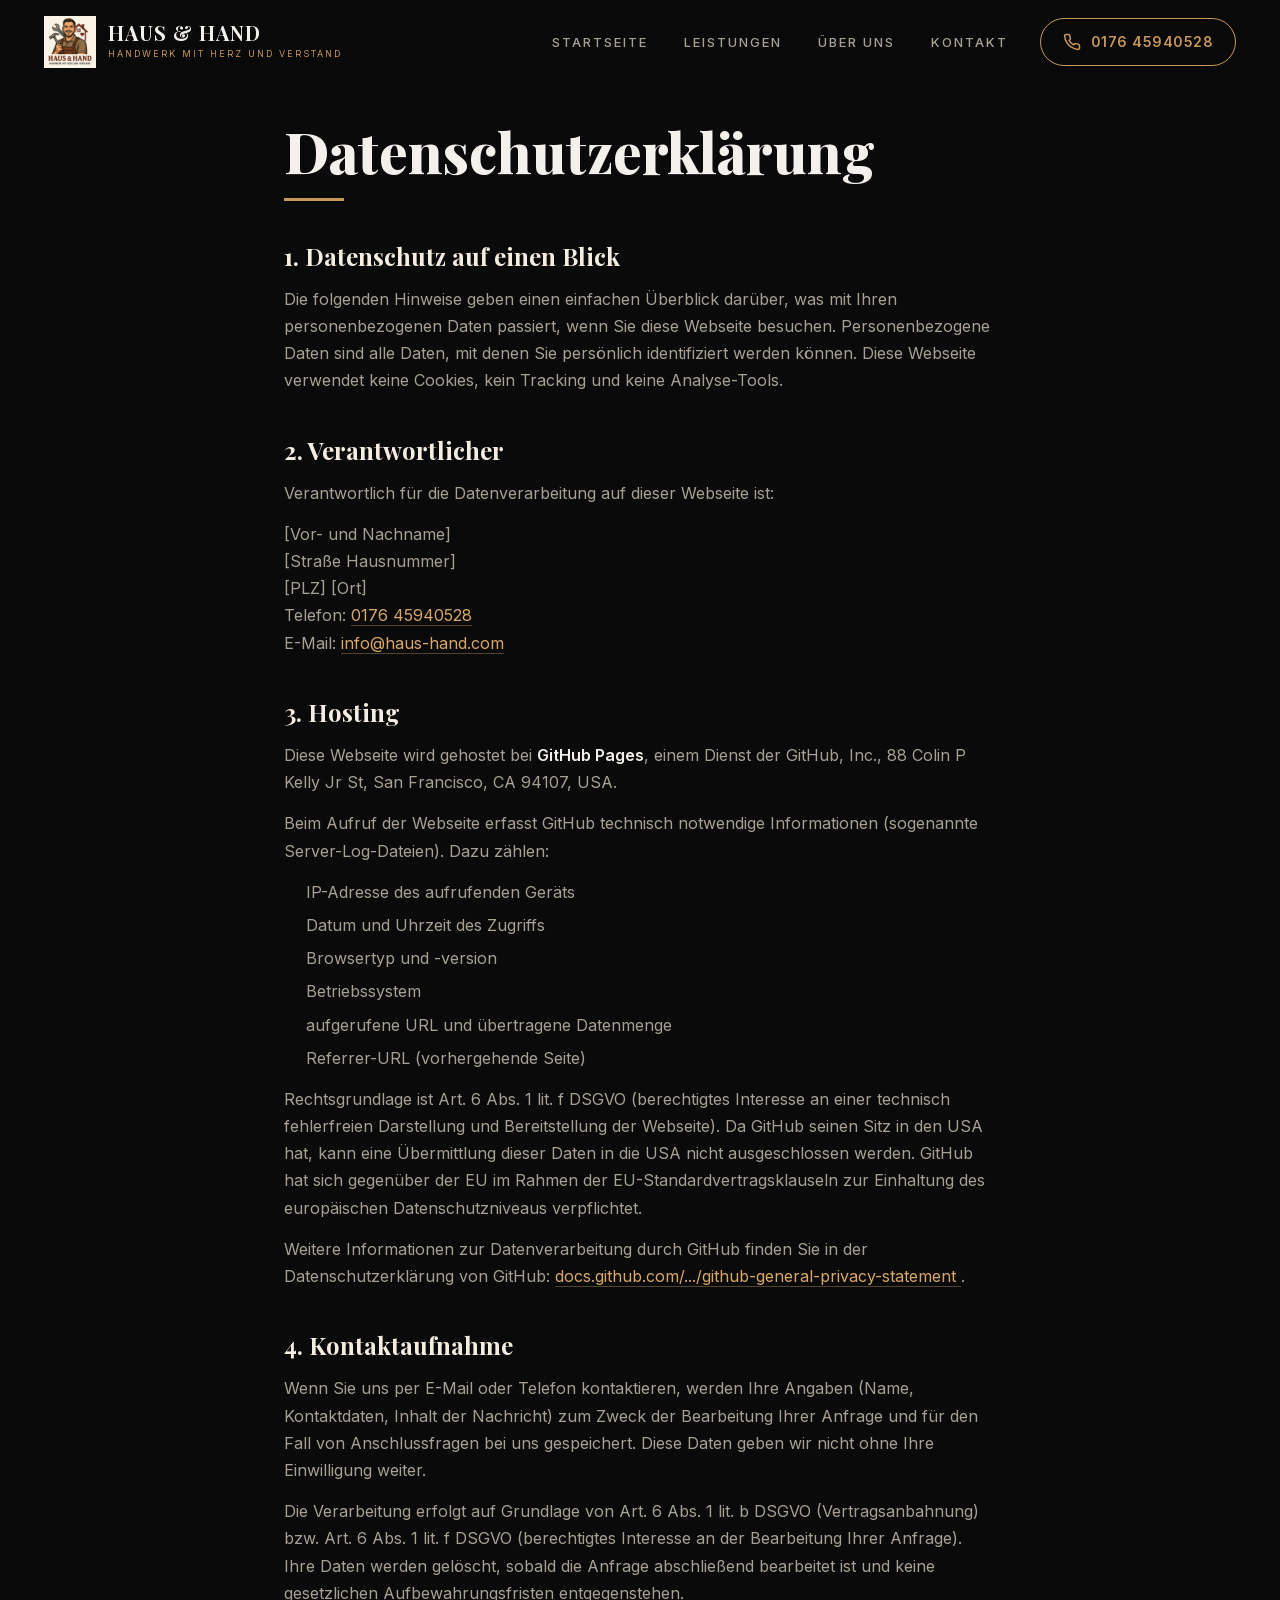
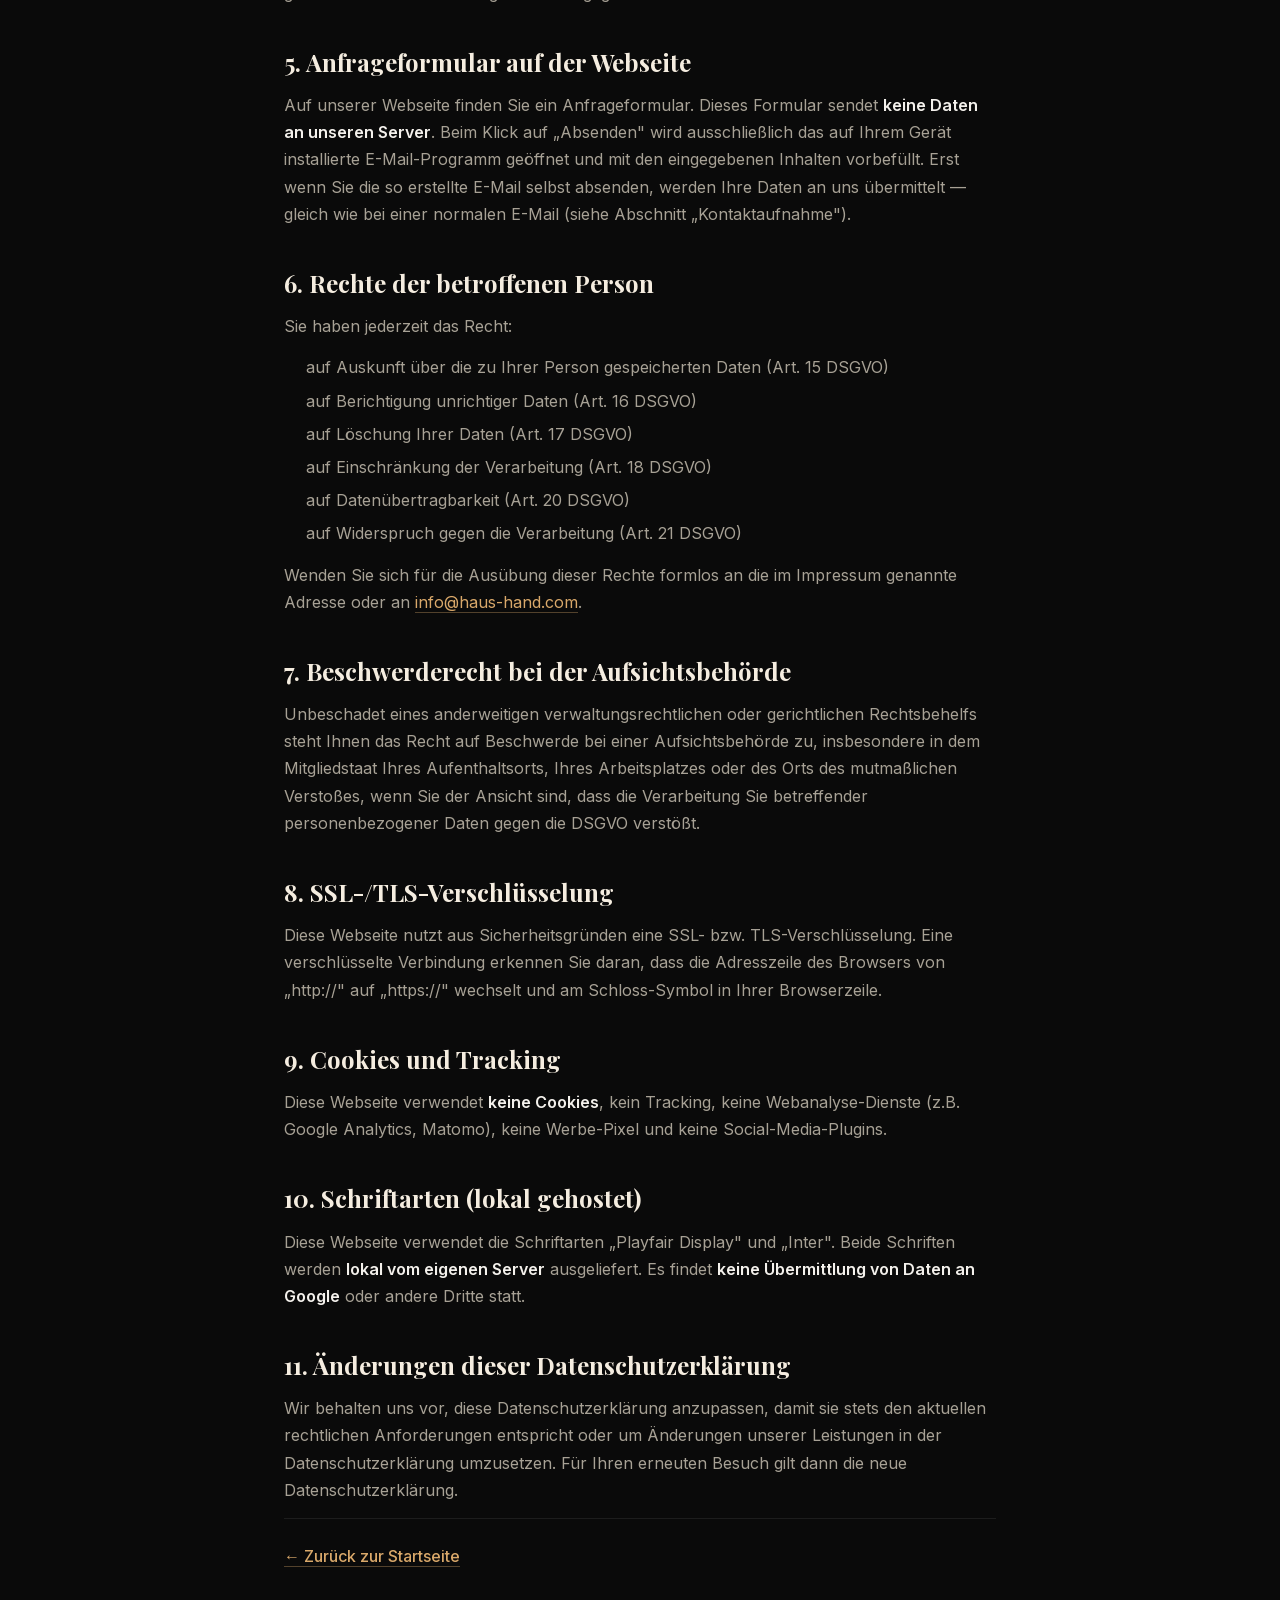
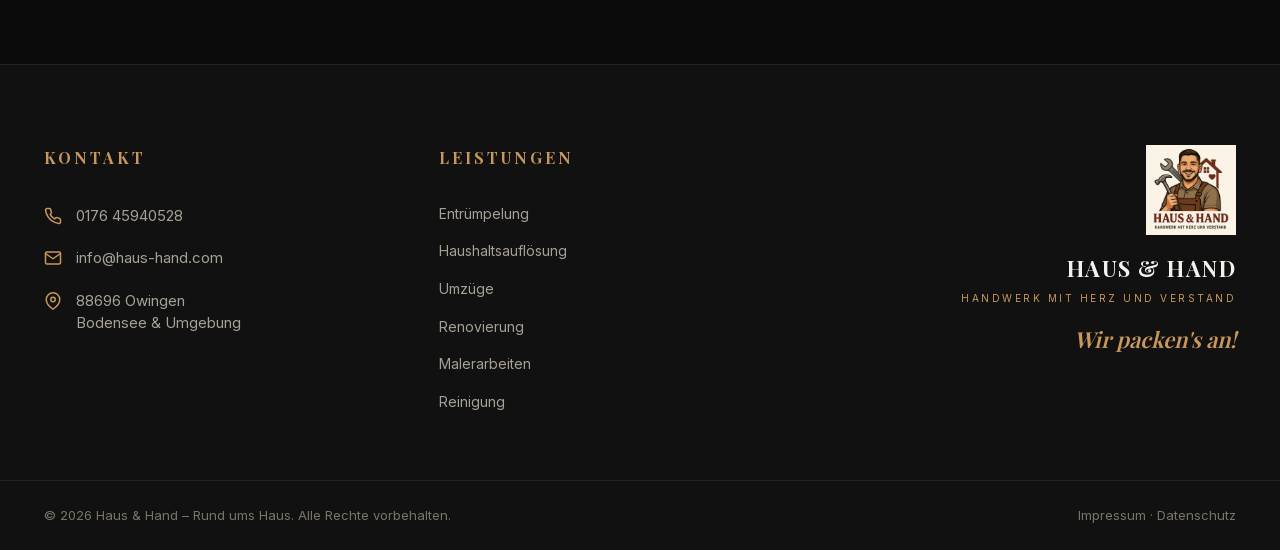
==== datenschutz.html @ e4607d59 "Add Impressum & Datenschutz, self-host Google Fonts, fix email" ====
<!DOCTYPE html>
<html lang="de">
<head>
  <meta charset="UTF-8">
  <meta name="viewport" content="width=device-width, initial-scale=1.0">
  <meta name="description" content="Datenschutzerklärung – Haus & Hand, Hausmeisterservice in Owingen am Bodensee.">
  <meta name="robots" content="index, follow">
  <title>Datenschutzerklärung – Haus & Hand</title>
  <link rel="stylesheet" href="styles.css">
</head>
<body>

  <!-- HEADER -->
  <header class="site-header" id="top">
    <div class="container header-inner">
      <a href="index.html" class="brand">
        <img src="images/logo.jpg" alt="Haus & Hand Logo" class="brand-logo">
        <div class="brand-text">
          <strong>HAUS &amp; HAND</strong>
          <span>HANDWERK MIT HERZ UND VERSTAND</span>
        </div>
      </a>

      <nav class="main-nav" id="mainNav">
        <a href="index.html" class="nav-link">Startseite</a>
        <a href="index.html#leistungen" class="nav-link">Leistungen</a>
        <a href="index.html#ueber-uns" class="nav-link">Über uns</a>
        <a href="index.html#kontakt" class="nav-link">Kontakt</a>
      </nav>

      <a href="tel:+4917645940528" class="phone-pill">
        <svg width="18" height="18" viewBox="0 0 24 24" fill="none" stroke="currentColor" stroke-width="2" stroke-linecap="round" stroke-linejoin="round"><path d="M22 16.92v3a2 2 0 0 1-2.18 2 19.79 19.79 0 0 1-8.63-3.07 19.5 19.5 0 0 1-6-6 19.79 19.79 0 0 1-3.07-8.67A2 2 0 0 1 4.11 2h3a2 2 0 0 1 2 1.72 12.84 12.84 0 0 0 .7 2.81 2 2 0 0 1-.45 2.11L8.09 9.91a16 16 0 0 0 6 6l1.27-1.27a2 2 0 0 1 2.11-.45 12.84 12.84 0 0 0 2.81.7A2 2 0 0 1 22 16.92z"/></svg>
        <span>0176 45940528</span>
      </a>
    </div>
  </header>

  <!-- LEGAL CONTENT -->
  <main class="legal-page">
    <div class="container">
      <h1>Datenschutzerklärung</h1>

      <h2>1. Datenschutz auf einen Blick</h2>
      <p>
        Die folgenden Hinweise geben einen einfachen Überblick darüber, was mit Ihren
        personenbezogenen Daten passiert, wenn Sie diese Webseite besuchen. Personenbezogene Daten
        sind alle Daten, mit denen Sie persönlich identifiziert werden können. Diese Webseite
        verwendet keine Cookies, kein Tracking und keine Analyse-Tools.
      </p>

      <h2>2. Verantwortlicher</h2>
      <p>
        Verantwortlich für die Datenverarbeitung auf dieser Webseite ist:
      </p>
      <p>
        [Vor- und Nachname]<br>
        [Straße Hausnummer]<br>
        [PLZ] [Ort]<br>
        Telefon: <a href="tel:+4917645940528">0176 45940528</a><br>
        E-Mail: <a href="mailto:info@haus-hand.com">info@haus-hand.com</a>
      </p>

      <h2>3. Hosting</h2>
      <p>
        Diese Webseite wird gehostet bei <strong>GitHub Pages</strong>, einem Dienst der
        GitHub, Inc., 88 Colin P Kelly Jr St, San Francisco, CA 94107, USA.
      </p>
      <p>
        Beim Aufruf der Webseite erfasst GitHub technisch notwendige Informationen
        (sogenannte Server-Log-Dateien). Dazu zählen:
      </p>
      <ul>
        <li>IP-Adresse des aufrufenden Geräts</li>
        <li>Datum und Uhrzeit des Zugriffs</li>
        <li>Browsertyp und -version</li>
        <li>Betriebssystem</li>
        <li>aufgerufene URL und übertragene Datenmenge</li>
        <li>Referrer-URL (vorhergehende Seite)</li>
      </ul>
      <p>
        Rechtsgrundlage ist Art. 6 Abs. 1 lit. f DSGVO (berechtigtes Interesse an einer technisch
        fehlerfreien Darstellung und Bereitstellung der Webseite). Da GitHub seinen Sitz in den
        USA hat, kann eine Übermittlung dieser Daten in die USA nicht ausgeschlossen werden.
        GitHub hat sich gegenüber der EU im Rahmen der EU-Standardvertragsklauseln zur Einhaltung
        des europäischen Datenschutzniveaus verpflichtet.
      </p>
      <p>
        Weitere Informationen zur Datenverarbeitung durch GitHub finden Sie in der
        Datenschutzerklärung von GitHub:
        <a href="https://docs.github.com/site-policy/privacy-policies/github-general-privacy-statement" target="_blank" rel="noopener">
          docs.github.com/.../github-general-privacy-statement
        </a>.
      </p>

      <h2>4. Kontaktaufnahme</h2>
      <p>
        Wenn Sie uns per E-Mail oder Telefon kontaktieren, werden Ihre Angaben (Name,
        Kontaktdaten, Inhalt der Nachricht) zum Zweck der Bearbeitung Ihrer Anfrage und für den
        Fall von Anschlussfragen bei uns gespeichert. Diese Daten geben wir nicht ohne Ihre
        Einwilligung weiter.
      </p>
      <p>
        Die Verarbeitung erfolgt auf Grundlage von Art. 6 Abs. 1 lit. b DSGVO (Vertragsanbahnung)
        bzw. Art. 6 Abs. 1 lit. f DSGVO (berechtigtes Interesse an der Bearbeitung Ihrer Anfrage).
        Ihre Daten werden gelöscht, sobald die Anfrage abschließend bearbeitet ist und keine
        gesetzlichen Aufbewahrungsfristen entgegenstehen.
      </p>

      <h2>5. Anfrageformular auf der Webseite</h2>
      <p>
        Auf unserer Webseite finden Sie ein Anfrageformular. Dieses Formular sendet
        <strong>keine Daten an unseren Server</strong>. Beim Klick auf „Absenden" wird
        ausschließlich das auf Ihrem Gerät installierte E-Mail-Programm geöffnet und mit den
        eingegebenen Inhalten vorbefüllt. Erst wenn Sie die so erstellte E-Mail selbst absenden,
        werden Ihre Daten an uns übermittelt — gleich wie bei einer normalen E-Mail (siehe
        Abschnitt „Kontaktaufnahme").
      </p>

      <h2>6. Rechte der betroffenen Person</h2>
      <p>
        Sie haben jederzeit das Recht:
      </p>
      <ul>
        <li>auf Auskunft über die zu Ihrer Person gespeicherten Daten (Art. 15 DSGVO)</li>
        <li>auf Berichtigung unrichtiger Daten (Art. 16 DSGVO)</li>
        <li>auf Löschung Ihrer Daten (Art. 17 DSGVO)</li>
        <li>auf Einschränkung der Verarbeitung (Art. 18 DSGVO)</li>
        <li>auf Datenübertragbarkeit (Art. 20 DSGVO)</li>
        <li>auf Widerspruch gegen die Verarbeitung (Art. 21 DSGVO)</li>
      </ul>
      <p>
        Wenden Sie sich für die Ausübung dieser Rechte formlos an die im Impressum genannte
        Adresse oder an <a href="mailto:info@haus-hand.com">info@haus-hand.com</a>.
      </p>

      <h2>7. Beschwerderecht bei der Aufsichtsbehörde</h2>
      <p>
        Unbeschadet eines anderweitigen verwaltungsrechtlichen oder gerichtlichen Rechtsbehelfs
        steht Ihnen das Recht auf Beschwerde bei einer Aufsichtsbehörde zu, insbesondere in dem
        Mitgliedstaat Ihres Aufenthaltsorts, Ihres Arbeitsplatzes oder des Orts des mutmaßlichen
        Verstoßes, wenn Sie der Ansicht sind, dass die Verarbeitung Sie betreffender
        personenbezogener Daten gegen die DSGVO verstößt.
      </p>

      <h2>8. SSL-/TLS-Verschlüsselung</h2>
      <p>
        Diese Webseite nutzt aus Sicherheitsgründen eine SSL- bzw. TLS-Verschlüsselung. Eine
        verschlüsselte Verbindung erkennen Sie daran, dass die Adresszeile des Browsers von
        „http://" auf „https://" wechselt und am Schloss-Symbol in Ihrer Browserzeile.
      </p>

      <h2>9. Cookies und Tracking</h2>
      <p>
        Diese Webseite verwendet <strong>keine Cookies</strong>, kein Tracking, keine
        Webanalyse-Dienste (z.B. Google Analytics, Matomo), keine Werbe-Pixel und keine
        Social-Media-Plugins.
      </p>

      <h2>10. Schriftarten (lokal gehostet)</h2>
      <p>
        Diese Webseite verwendet die Schriftarten „Playfair Display" und „Inter".
        Beide Schriften werden <strong>lokal vom eigenen Server</strong> ausgeliefert.
        Es findet <strong>keine Übermittlung von Daten an Google</strong> oder andere Dritte statt.
      </p>

      <h2>11. Änderungen dieser Datenschutzerklärung</h2>
      <p>
        Wir behalten uns vor, diese Datenschutzerklärung anzupassen, damit sie stets den
        aktuellen rechtlichen Anforderungen entspricht oder um Änderungen unserer Leistungen in
        der Datenschutzerklärung umzusetzen. Für Ihren erneuten Besuch gilt dann die neue
        Datenschutzerklärung.
      </p>

      <p class="legal-back"><a href="index.html">← Zurück zur Startseite</a></p>
    </div>
  </main>

  <!-- FOOTER -->
  <footer class="site-footer">
    <div class="container footer-grid">
      <div class="footer-col">
        <h4>KONTAKT</h4>
        <ul class="contact-list">
          <li>
            <svg width="18" height="18" viewBox="0 0 24 24" fill="none" stroke="currentColor" stroke-width="2" stroke-linecap="round" stroke-linejoin="round"><path d="M22 16.92v3a2 2 0 0 1-2.18 2 19.79 19.79 0 0 1-8.63-3.07 19.5 19.5 0 0 1-6-6 19.79 19.79 0 0 1-3.07-8.67A2 2 0 0 1 4.11 2h3a2 2 0 0 1 2 1.72 12.84 12.84 0 0 0 .7 2.81 2 2 0 0 1-.45 2.11L8.09 9.91a16 16 0 0 0 6 6l1.27-1.27a2 2 0 0 1 2.11-.45 12.84 12.84 0 0 0 2.81.7A2 2 0 0 1 22 16.92z"/></svg>
            <a href="tel:+4917645940528">0176 45940528</a>
          </li>
          <li>
            <svg width="18" height="18" viewBox="0 0 24 24" fill="none" stroke="currentColor" stroke-width="2" stroke-linecap="round" stroke-linejoin="round"><path d="M4 4h16c1.1 0 2 .9 2 2v12c0 1.1-.9 2-2 2H4c-1.1 0-2-.9-2-2V6c0-1.1.9-2 2-2z"/><polyline points="22,6 12,13 2,6"/></svg>
            <a href="mailto:info@haus-hand.com">info@haus-hand.com</a>
          </li>
          <li>
            <svg width="18" height="18" viewBox="0 0 24 24" fill="none" stroke="currentColor" stroke-width="2" stroke-linecap="round" stroke-linejoin="round"><path d="M21 10c0 7-9 13-9 13s-9-6-9-13a9 9 0 0 1 18 0z"/><circle cx="12" cy="10" r="3"/></svg>
            <span>88696 Owingen<br>Bodensee &amp; Umgebung</span>
          </li>
        </ul>
      </div>

      <div class="footer-col">
        <h4>LEISTUNGEN</h4>
        <ul class="footer-links">
          <li><a href="index.html#leistungen">Entrümpelung</a></li>
          <li><a href="index.html#leistungen">Haushaltsauflösung</a></li>
          <li><a href="index.html#leistungen">Umzüge</a></li>
          <li><a href="index.html#leistungen">Renovierung</a></li>
          <li><a href="index.html#leistungen">Malerarbeiten</a></li>
          <li><a href="index.html#leistungen">Reinigung</a></li>
        </ul>
      </div>

      <div class="footer-col footer-brand">
        <img src="images/logo.jpg" alt="Haus & Hand Logo">
        <strong>HAUS &amp; HAND</strong>
        <span>HANDWERK MIT HERZ UND VERSTAND</span>
        <p class="footer-claim">Wir packen's an!</p>
      </div>
    </div>

    <div class="footer-bottom">
      <div class="container">
        <p>© 2026 Haus &amp; Hand – Rund ums Haus. Alle Rechte vorbehalten.</p>
        <p><a href="impressum.html">Impressum</a> · <a href="datenschutz.html">Datenschutz</a></p>
      </div>
    </div>
  </footer>

</body>
</html>
---- styles.css ----
/* Self-hosted Google Fonts - Playfair Display + Inter (latin, latin-ext) */
/* latin-ext */
@font-face {
  font-family: 'Inter';
  font-style: normal;
  font-weight: 300;
  font-display: swap;
  src: url(fonts/Inter-300-latin-ext.woff2) format('woff2');
  unicode-range: U+0100-02BA, U+02BD-02C5, U+02C7-02CC, U+02CE-02D7, U+02DD-02FF, U+0304, U+0308, U+0329, U+1D00-1DBF, U+1E00-1E9F, U+1EF2-1EFF, U+2020, U+20A0-20AB, U+20AD-20C0, U+2113, U+2C60-2C7F, U+A720-A7FF;
}
/* latin */
@font-face {
  font-family: 'Inter';
  font-style: normal;
  font-weight: 300;
  font-display: swap;
  src: url(fonts/Inter-300-latin.woff2) format('woff2');
  unicode-range: U+0000-00FF, U+0131, U+0152-0153, U+02BB-02BC, U+02C6, U+02DA, U+02DC, U+0304, U+0308, U+0329, U+2000-206F, U+20AC, U+2122, U+2191, U+2193, U+2212, U+2215, U+FEFF, U+FFFD;
}
/* latin-ext */
@font-face {
  font-family: 'Inter';
  font-style: normal;
  font-weight: 400;
  font-display: swap;
  src: url(fonts/Inter-400-latin-ext.woff2) format('woff2');
  unicode-range: U+0100-02BA, U+02BD-02C5, U+02C7-02CC, U+02CE-02D7, U+02DD-02FF, U+0304, U+0308, U+0329, U+1D00-1DBF, U+1E00-1E9F, U+1EF2-1EFF, U+2020, U+20A0-20AB, U+20AD-20C0, U+2113, U+2C60-2C7F, U+A720-A7FF;
}
/* latin */
@font-face {
  font-family: 'Inter';
  font-style: normal;
  font-weight: 400;
  font-display: swap;
  src: url(fonts/Inter-400-latin.woff2) format('woff2');
  unicode-range: U+0000-00FF, U+0131, U+0152-0153, U+02BB-02BC, U+02C6, U+02DA, U+02DC, U+0304, U+0308, U+0329, U+2000-206F, U+20AC, U+2122, U+2191, U+2193, U+2212, U+2215, U+FEFF, U+FFFD;
}
/* latin-ext */
@font-face {
  font-family: 'Inter';
  font-style: normal;
  font-weight: 500;
  font-display: swap;
  src: url(fonts/Inter-500-latin-ext.woff2) format('woff2');
  unicode-range: U+0100-02BA, U+02BD-02C5, U+02C7-02CC, U+02CE-02D7, U+02DD-02FF, U+0304, U+0308, U+0329, U+1D00-1DBF, U+1E00-1E9F, U+1EF2-1EFF, U+2020, U+20A0-20AB, U+20AD-20C0, U+2113, U+2C60-2C7F, U+A720-A7FF;
}
/* latin */
@font-face {
  font-family: 'Inter';
  font-style: normal;
  font-weight: 500;
  font-display: swap;
  src: url(fonts/Inter-500-latin.woff2) format('woff2');
  unicode-range: U+0000-00FF, U+0131, U+0152-0153, U+02BB-02BC, U+02C6, U+02DA, U+02DC, U+0304, U+0308, U+0329, U+2000-206F, U+20AC, U+2122, U+2191, U+2193, U+2212, U+2215, U+FEFF, U+FFFD;
}
/* latin-ext */
@font-face {
  font-family: 'Inter';
  font-style: normal;
  font-weight: 600;
  font-display: swap;
  src: url(fonts/Inter-600-latin-ext.woff2) format('woff2');
  unicode-range: U+0100-02BA, U+02BD-02C5, U+02C7-02CC, U+02CE-02D7, U+02DD-02FF, U+0304, U+0308, U+0329, U+1D00-1DBF, U+1E00-1E9F, U+1EF2-1EFF, U+2020, U+20A0-20AB, U+20AD-20C0, U+2113, U+2C60-2C7F, U+A720-A7FF;
}
/* latin */
@font-face {
  font-family: 'Inter';
  font-style: normal;
  font-weight: 600;
  font-display: swap;
  src: url(fonts/Inter-600-latin.woff2) format('woff2');
  unicode-range: U+0000-00FF, U+0131, U+0152-0153, U+02BB-02BC, U+02C6, U+02DA, U+02DC, U+0304, U+0308, U+0329, U+2000-206F, U+20AC, U+2122, U+2191, U+2193, U+2212, U+2215, U+FEFF, U+FFFD;
}
/* latin-ext */
@font-face {
  font-family: 'Inter';
  font-style: normal;
  font-weight: 700;
  font-display: swap;
  src: url(fonts/Inter-700-latin-ext.woff2) format('woff2');
  unicode-range: U+0100-02BA, U+02BD-02C5, U+02C7-02CC, U+02CE-02D7, U+02DD-02FF, U+0304, U+0308, U+0329, U+1D00-1DBF, U+1E00-1E9F, U+1EF2-1EFF, U+2020, U+20A0-20AB, U+20AD-20C0, U+2113, U+2C60-2C7F, U+A720-A7FF;
}
/* latin */
@font-face {
  font-family: 'Inter';
  font-style: normal;
  font-weight: 700;
  font-display: swap;
  src: url(fonts/Inter-700-latin.woff2) format('woff2');
  unicode-range: U+0000-00FF, U+0131, U+0152-0153, U+02BB-02BC, U+02C6, U+02DA, U+02DC, U+0304, U+0308, U+0329, U+2000-206F, U+20AC, U+2122, U+2191, U+2193, U+2212, U+2215, U+FEFF, U+FFFD;
}
/* latin-ext */
@font-face {
  font-family: 'Playfair Display';
  font-style: normal;
  font-weight: 600;
  font-display: swap;
  src: url(fonts/PlayfairDisplay-600-latin-ext.woff2) format('woff2');
  unicode-range: U+0100-02BA, U+02BD-02C5, U+02C7-02CC, U+02CE-02D7, U+02DD-02FF, U+0304, U+0308, U+0329, U+1D00-1DBF, U+1E00-1E9F, U+1EF2-1EFF, U+2020, U+20A0-20AB, U+20AD-20C0, U+2113, U+2C60-2C7F, U+A720-A7FF;
}
/* latin */
@font-face {
  font-family: 'Playfair Display';
  font-style: normal;
  font-weight: 600;
  font-display: swap;
  src: url(fonts/PlayfairDisplay-600-latin.woff2) format('woff2');
  unicode-range: U+0000-00FF, U+0131, U+0152-0153, U+02BB-02BC, U+02C6, U+02DA, U+02DC, U+0304, U+0308, U+0329, U+2000-206F, U+20AC, U+2122, U+2191, U+2193, U+2212, U+2215, U+FEFF, U+FFFD;
}
/* latin-ext */
@font-face {
  font-family: 'Playfair Display';
  font-style: normal;
  font-weight: 700;
  font-display: swap;
  src: url(fonts/PlayfairDisplay-700-latin-ext.woff2) format('woff2');
  unicode-range: U+0100-02BA, U+02BD-02C5, U+02C7-02CC, U+02CE-02D7, U+02DD-02FF, U+0304, U+0308, U+0329, U+1D00-1DBF, U+1E00-1E9F, U+1EF2-1EFF, U+2020, U+20A0-20AB, U+20AD-20C0, U+2113, U+2C60-2C7F, U+A720-A7FF;
}
/* latin */
@font-face {
  font-family: 'Playfair Display';
  font-style: normal;
  font-weight: 700;
  font-display: swap;
  src: url(fonts/PlayfairDisplay-700-latin.woff2) format('woff2');
  unicode-range: U+0000-00FF, U+0131, U+0152-0153, U+02BB-02BC, U+02C6, U+02DA, U+02DC, U+0304, U+0308, U+0329, U+2000-206F, U+20AC, U+2122, U+2191, U+2193, U+2212, U+2215, U+FEFF, U+FFFD;
}
/* latin-ext */
@font-face {
  font-family: 'Playfair Display';
  font-style: normal;
  font-weight: 800;
  font-display: swap;
  src: url(fonts/PlayfairDisplay-800-latin-ext.woff2) format('woff2');
  unicode-range: U+0100-02BA, U+02BD-02C5, U+02C7-02CC, U+02CE-02D7, U+02DD-02FF, U+0304, U+0308, U+0329, U+1D00-1DBF, U+1E00-1E9F, U+1EF2-1EFF, U+2020, U+20A0-20AB, U+20AD-20C0, U+2113, U+2C60-2C7F, U+A720-A7FF;
}
/* latin */
@font-face {
  font-family: 'Playfair Display';
  font-style: normal;
  font-weight: 800;
  font-display: swap;
  src: url(fonts/PlayfairDisplay-800-latin.woff2) format('woff2');
  unicode-range: U+0000-00FF, U+0131, U+0152-0153, U+02BB-02BC, U+02C6, U+02DA, U+02DC, U+0304, U+0308, U+0329, U+2000-206F, U+20AC, U+2122, U+2191, U+2193, U+2212, U+2215, U+FEFF, U+FFFD;
}
/* latin-ext */
@font-face {
  font-family: 'Playfair Display';
  font-style: normal;
  font-weight: 900;
  font-display: swap;
  src: url(fonts/PlayfairDisplay-900-latin-ext.woff2) format('woff2');
  unicode-range: U+0100-02BA, U+02BD-02C5, U+02C7-02CC, U+02CE-02D7, U+02DD-02FF, U+0304, U+0308, U+0329, U+1D00-1DBF, U+1E00-1E9F, U+1EF2-1EFF, U+2020, U+20A0-20AB, U+20AD-20C0, U+2113, U+2C60-2C7F, U+A720-A7FF;
}
/* latin */
@font-face {
  font-family: 'Playfair Display';
  font-style: normal;
  font-weight: 900;
  font-display: swap;
  src: url(fonts/PlayfairDisplay-900-latin.woff2) format('woff2');
  unicode-range: U+0000-00FF, U+0131, U+0152-0153, U+02BB-02BC, U+02C6, U+02DA, U+02DC, U+0304, U+0308, U+0329, U+2000-206F, U+20AC, U+2122, U+2191, U+2193, U+2212, U+2215, U+FEFF, U+FFFD;
}
/* ======================================
   HAUS & HAND – Version 1
   Dark / Gold Premium Theme
   ====================================== */

:root {
  --dark-1: #0a0a0a;
  --dark-2: #111111;
  --dark-3: #161616;
  --dark-4: #1d1d1d;
  --line: rgba(255, 255, 255, 0.08);
  --line-strong: rgba(255, 255, 255, 0.14);

  --cream: #f5ede0;
  --cream-2: #ece2d1;

  --gold: #c8975b;
  --gold-bright: #d9a86a;
  --gold-soft: #b9874b;

  --text: #f4f1ec;
  --text-muted: #a7a195;
  --text-dim: #7a7568;

  --whatsapp: #25D366;
  --whatsapp-dark: #1ebd5a;

  --serif: 'Playfair Display', Georgia, serif;
  --sans: 'Inter', -apple-system, BlinkMacSystemFont, 'Segoe UI', sans-serif;

  --radius: 8px;
  --radius-lg: 14px;
  --transition: 0.25s ease;
}

* { box-sizing: border-box; margin: 0; padding: 0; }

html { scroll-behavior: smooth; }

body {
  font-family: var(--sans);
  color: var(--text);
  background: var(--dark-1);
  line-height: 1.6;
  font-size: 16px;
  -webkit-font-smoothing: antialiased;
}

img { max-width: 100%; display: block; }
a { color: inherit; text-decoration: none; transition: color var(--transition); }
ul { list-style: none; }

.container {
  width: 100%;
  max-width: 1240px;
  margin: 0 auto;
  padding: 0 24px;
}

.gold { color: var(--gold); }

.eyebrow {
  display: inline-block;
  font-size: 13px;
  font-weight: 600;
  letter-spacing: 3px;
  color: var(--gold);
  text-transform: uppercase;
  margin-bottom: 12px;
}
.eyebrow.center { display: block; text-align: center; }

/* ===== Buttons ===== */
.btn {
  display: inline-flex;
  align-items: center;
  gap: 10px;
  padding: 16px 28px;
  font-family: var(--sans);
  font-weight: 600;
  font-size: 13px;
  letter-spacing: 1.5px;
  text-transform: uppercase;
  border: 2px solid transparent;
  border-radius: var(--radius);
  cursor: pointer;
  transition: all var(--transition);
  white-space: nowrap;
}
.btn-gold {
  background: var(--gold);
  color: var(--dark-1);
  border-color: var(--gold);
}
.btn-gold:hover {
  background: var(--gold-bright);
  border-color: var(--gold-bright);
  transform: translateY(-2px);
  box-shadow: 0 10px 30px rgba(200, 151, 91, 0.3);
}
.btn-ghost {
  background: transparent;
  color: var(--text);
  border-color: var(--line-strong);
}
.btn-ghost:hover {
  border-color: var(--gold);
  color: var(--gold);
}
.btn-whatsapp {
  background: var(--whatsapp);
  color: white;
  border-color: var(--whatsapp);
}
.btn-whatsapp:hover {
  background: var(--whatsapp-dark);
  border-color: var(--whatsapp-dark);
  transform: translateY(-2px);
}

/* ===== Header ===== */
.site-header {
  position: fixed;
  top: 0; left: 0; right: 0;
  z-index: 100;
  background: rgba(10, 10, 10, 0.85);
  backdrop-filter: blur(12px);
  -webkit-backdrop-filter: blur(12px);
  border-bottom: 1px solid transparent;
  transition: all var(--transition);
}
.site-header.scrolled {
  background: rgba(10, 10, 10, 0.95);
  border-bottom-color: var(--line);
  box-shadow: 0 4px 20px rgba(0,0,0,0.5);
}

.header-inner {
  display: flex;
  align-items: center;
  gap: 32px;
  padding: 16px 24px;
}

.brand {
  display: flex;
  align-items: center;
  gap: 12px;
  flex-shrink: 0;
}
.brand-logo {
  width: 52px;
  height: 52px;
  object-fit: contain;
}
.brand-text strong {
  display: block;
  font-family: var(--serif);
  font-size: 20px;
  font-weight: 700;
  letter-spacing: 1px;
  line-height: 1;
}
.brand-text span {
  display: block;
  font-size: 9px;
  letter-spacing: 2px;
  color: var(--gold);
  margin-top: 4px;
}

.main-nav {
  display: flex;
  gap: 36px;
  margin-left: auto;
}
.nav-link {
  font-size: 13px;
  font-weight: 500;
  letter-spacing: 2px;
  text-transform: uppercase;
  color: var(--text-muted);
  position: relative;
  padding: 6px 0;
}
.nav-link:hover { color: var(--text); }
.nav-link.active {
  color: var(--gold);
}
.nav-link.active::after {
  content: '';
  position: absolute;
  bottom: -4px;
  left: 0;
  width: 28px;
  height: 2px;
  background: var(--gold);
}

.phone-pill {
  display: inline-flex;
  align-items: center;
  gap: 10px;
  padding: 12px 22px;
  border: 1.5px solid var(--gold);
  border-radius: 50px;
  color: var(--gold);
  font-weight: 600;
  font-size: 14px;
  letter-spacing: 0.5px;
  transition: all var(--transition);
}
.phone-pill:hover {
  background: var(--gold);
  color: var(--dark-1);
}

.nav-toggle {
  display: none;
  flex-direction: column;
  gap: 5px;
  background: none;
  border: none;
  cursor: pointer;
  padding: 6px;
}
.nav-toggle span {
  display: block;
  width: 26px;
  height: 2px;
  background: var(--text);
  transition: all var(--transition);
}
.nav-toggle.open span:nth-child(1) { transform: rotate(45deg) translate(5px, 5px); }
.nav-toggle.open span:nth-child(2) { opacity: 0; }
.nav-toggle.open span:nth-child(3) { transform: rotate(-45deg) translate(7px, -7px); }

/* ===== Hero ===== */
.hero {
  position: relative;
  min-height: 100vh;
  display: flex;
  align-items: center;
  padding: 140px 0 80px;
  overflow: hidden;
}
.hero-bg {
  position: absolute;
  inset: 0;
  z-index: -1;
  overflow: hidden;
  background: var(--dark-1);
}
.hero-slide {
  position: absolute;
  inset: 0;
  background-size: cover;
  background-position: center;
  opacity: 0;
  transform: scale(1.04);
  transition: opacity 1.6s ease, transform 9s ease-out;
}
.hero-slide.active {
  opacity: 1;
  transform: scale(1);
}
.hero-overlay {
  position: absolute;
  inset: 0;
  background:
    linear-gradient(135deg, rgba(10,10,10,0.92) 0%, rgba(10,10,10,0.70) 50%, rgba(10,10,10,0.85) 100%),
    radial-gradient(ellipse at top right, rgba(200,151,91,0.18), transparent 60%);
  pointer-events: none;
}
.hero-dots {
  position: absolute;
  bottom: 36px;
  left: 50%;
  transform: translateX(-50%);
  display: flex;
  gap: 8px;
  z-index: 4;
  background: rgba(0,0,0,0.45);
  padding: 8px 14px;
  border-radius: 50px;
  backdrop-filter: blur(8px);
  -webkit-backdrop-filter: blur(8px);
  border: 1px solid rgba(200,151,91,0.25);
}
.hero-dots .dot {
  width: 8px;
  height: 8px;
  padding: 0;
  border-radius: 50%;
  background: rgba(255,255,255,0.4);
  border: none;
  cursor: pointer;
  transition: all 0.3s ease;
}
.hero-dots .dot.active {
  background: var(--gold);
  width: 26px;
  border-radius: 4px;
}
.hero-dots .dot:hover { background: var(--text); }
.hero::after {
  content: '';
  position: absolute;
  bottom: 0; left: 0; right: 0;
  height: 120px;
  background: linear-gradient(to bottom, transparent, var(--dark-2));
  z-index: 0;
  pointer-events: none;
}
.hero-inner { position: relative; z-index: 1; }
.hero-text { max-width: 720px; }

.hero h1 {
  font-family: var(--serif);
  font-size: clamp(48px, 8vw, 110px);
  font-weight: 800;
  line-height: 0.95;
  letter-spacing: -1px;
  margin-bottom: 8px;
}
.hero h1 .amp {
  color: var(--gold);
  font-weight: 400;
  margin: 0 8px;
}

.hero-tag {
  font-family: var(--serif);
  font-size: clamp(20px, 2.5vw, 32px);
  font-weight: 400;
  letter-spacing: 8px;
  color: var(--gold);
  margin-bottom: 28px;
}

.hero-ctas {
  display: flex;
  flex-wrap: wrap;
  gap: 16px;
  margin-bottom: 48px;
}

.trust { display: flex; align-items: center; gap: 18px; }
.trust .stars {
  color: var(--gold);
  font-size: 22px;
  letter-spacing: 2px;
}
.trust-text strong {
  display: block;
  font-size: 15px;
  color: var(--text);
}
.trust-text > span {
  font-size: 13px;
  color: var(--text-muted);
}

.hero-lead {
  font-size: 18px;
  color: var(--text-muted);
  max-width: 560px;
  margin-bottom: 32px;
  line-height: 1.7;
}

/* ===== USP Marquee ===== */
.usp-strip {
  background: var(--cream);
  color: var(--dark-1);
  padding: 26px 0;
  position: relative;
  border-top: 1px solid rgba(200,151,91,0.25);
  border-bottom: 1px solid rgba(200,151,91,0.25);
  overflow: hidden;
}
.marquee {
  width: 100%;
  overflow: hidden;
  position: relative;
  -webkit-mask-image: linear-gradient(to right, transparent 0, #000 80px, #000 calc(100% - 80px), transparent 100%);
  mask-image: linear-gradient(to right, transparent 0, #000 80px, #000 calc(100% - 80px), transparent 100%);
}
.marquee-track {
  display: flex;
  align-items: center;
  width: max-content;
  gap: 36px;
  animation: marquee-scroll 50s linear infinite;
  will-change: transform;
}
@keyframes marquee-scroll {
  from { transform: translateX(0); }
  to { transform: translateX(-50%); }
}
.marquee:hover .marquee-track {
  animation-play-state: paused;
}
.m-item {
  display: inline-flex;
  align-items: center;
  gap: 14px;
  font-family: var(--serif);
  font-size: 22px;
  font-weight: 700;
  letter-spacing: 1.5px;
  text-transform: uppercase;
  color: var(--dark-1);
  white-space: nowrap;
  flex-shrink: 0;
}
.m-item svg {
  color: var(--gold-soft);
  flex-shrink: 0;
}
.m-sep {
  display: inline-flex;
  align-items: center;
  font-size: 10px;
  color: var(--gold);
  flex-shrink: 0;
}
@media (prefers-reduced-motion: reduce) {
  .marquee-track { animation: none; }
}

/* ===== Section Heading ===== */
.section-head {
  text-align: center;
  margin-bottom: 60px;
}
.section-head h2 {
  font-family: var(--serif);
  font-size: clamp(32px, 5vw, 52px);
  font-weight: 700;
  letter-spacing: -0.5px;
  line-height: 1.15;
  margin-bottom: 16px;
}
.section-sub {
  color: var(--text-muted);
  font-size: 16px;
  max-width: 560px;
  margin: 0 auto;
}

/* ===== Services ===== */
.services {
  background: var(--dark-2);
  padding: 110px 0;
  position: relative;
}
.services::before {
  content: '';
  position: absolute;
  top: 0; left: 50%;
  transform: translateX(-50%);
  width: 80px;
  height: 4px;
  background: var(--gold);
}

.services-grid {
  display: grid;
  grid-template-columns: repeat(3, 1fr);
  gap: 24px;
}
.service-card {
  background: var(--dark-3);
  border: 1px solid var(--line);
  border-radius: var(--radius-lg);
  padding: 36px 28px;
  text-align: center;
  transition: all var(--transition);
  position: relative;
  overflow: hidden;
}
.service-card::before {
  content: '';
  position: absolute;
  top: 0; left: 0;
  width: 100%;
  height: 3px;
  background: linear-gradient(90deg, transparent, var(--gold), transparent);
  transform: translateX(-100%);
  transition: transform 0.5s ease;
}
.service-card:hover {
  transform: translateY(-6px);
  border-color: var(--gold);
  background: var(--dark-4);
  box-shadow: 0 20px 40px rgba(0,0,0,0.5);
}
.service-card:hover::before {
  transform: translateX(0);
}
.service-icon {
  display: inline-flex;
  align-items: center;
  justify-content: center;
  width: 72px;
  height: 72px;
  background: rgba(200, 151, 91, 0.1);
  color: var(--gold);
  border-radius: 50%;
  margin-bottom: 20px;
  border: 1px solid rgba(200, 151, 91, 0.25);
}
.service-card h3 {
  font-family: var(--serif);
  font-size: 20px;
  font-weight: 700;
  letter-spacing: 0.5px;
  text-transform: uppercase;
  margin-bottom: 12px;
}
.service-card p {
  color: var(--text-muted);
  font-size: 14px;
  line-height: 1.6;
}

/* ===== About ===== */
.about {
  background: var(--dark-1);
  padding: 110px 0;
  position: relative;
}
.about-grid {
  display: grid;
  grid-template-columns: 1fr 1.1fr;
  gap: 80px;
  align-items: center;
}
.about-image {
  position: relative;
  border-radius: var(--radius-lg);
  overflow: hidden;
  aspect-ratio: 1/1;
  background: var(--cream);
  padding: 24px;
  box-shadow: 0 20px 50px rgba(0,0,0,0.4), 0 0 0 1px rgba(200,151,91,0.2);
}
.about-image img {
  width: 100%;
  height: 100%;
  object-fit: contain;
}
.about-image-overlay {
  position: absolute;
  inset: 0;
  background: linear-gradient(135deg, transparent 50%, rgba(200,151,91,0.2));
  pointer-events: none;
}
.about-text h2 {
  font-family: var(--serif);
  font-size: clamp(32px, 4.5vw, 48px);
  font-weight: 700;
  letter-spacing: -0.5px;
  line-height: 1.1;
  margin-bottom: 24px;
}
.about-text p {
  font-size: 16px;
  color: var(--text-muted);
  margin-bottom: 16px;
  line-height: 1.75;
  max-width: 540px;
}
.signature {
  font-family: var(--serif);
  font-style: italic;
  color: var(--gold) !important;
  margin-top: 8px !important;
  font-size: 18px !important;
}

.stats {
  display: grid;
  grid-template-columns: repeat(2, 1fr);
  gap: 16px;
  margin-top: 40px;
  max-width: 540px;
}
.stat {
  background: var(--dark-3);
  border: 1px solid var(--line);
  border-radius: var(--radius);
  padding: 24px;
  text-align: center;
  transition: all var(--transition);
}
.stat:hover {
  border-color: var(--gold);
  transform: translateY(-2px);
}
.stat strong {
  display: block;
  font-family: var(--serif);
  font-size: 42px;
  font-weight: 800;
  color: var(--gold);
  line-height: 1;
  margin-bottom: 8px;
}
.stat > span {
  font-size: 11px;
  letter-spacing: 1.5px;
  color: var(--text-muted);
  font-weight: 500;
}

/* ===== Gallery ===== */
.gallery {
  background: var(--dark-2);
  padding: 110px 0;
}
.gallery-grid {
  display: grid;
  grid-template-columns: repeat(4, 1fr);
  grid-auto-rows: 220px;
  gap: 16px;
}
.gal-item {
  position: relative;
  overflow: hidden;
  border-radius: var(--radius);
  background: var(--dark-3);
  cursor: pointer;
}
.gal-item img {
  width: 100%;
  height: 100%;
  object-fit: cover;
  transition: transform 0.6s ease;
}
.gal-item::after {
  content: '';
  position: absolute;
  inset: 0;
  background: linear-gradient(to top, rgba(10,10,10,0.85) 0%, transparent 50%);
  opacity: 0.7;
  transition: opacity var(--transition);
}
.gal-item:hover img { transform: scale(1.08); }
.gal-item:hover::after { opacity: 1; }
.gal-item figcaption {
  position: absolute;
  bottom: 18px;
  left: 20px;
  right: 20px;
  font-family: var(--serif);
  font-weight: 700;
  font-size: 17px;
  color: var(--cream);
  z-index: 2;
  letter-spacing: 0.5px;
}
.gal-large {
  grid-column: span 2;
  grid-row: span 2;
}

/* ===== Testimonials ===== */
.testimonials {
  background: var(--dark-1);
  padding: 110px 0;
}
.testi-grid {
  display: grid;
  grid-template-columns: repeat(3, 1fr);
  gap: 24px;
}
.testi {
  background: var(--dark-3);
  border: 1px solid var(--line);
  border-radius: var(--radius-lg);
  padding: 36px 32px;
  position: relative;
}
.testi::before {
  content: '"';
  position: absolute;
  top: 8px;
  right: 24px;
  font-family: var(--serif);
  font-size: 100px;
  color: var(--gold);
  opacity: 0.15;
  line-height: 1;
}
.testi .stars { margin-bottom: 16px; font-size: 18px; }
.testi p {
  color: var(--text);
  font-size: 16px;
  line-height: 1.7;
  margin-bottom: 20px;
  font-style: italic;
}
.testi cite {
  color: var(--gold);
  font-style: normal;
  font-weight: 600;
  font-size: 14px;
  letter-spacing: 0.5px;
}

/* ===== CTA Band ===== */
.cta-band {
  background: linear-gradient(135deg, var(--gold-soft), var(--gold));
  color: var(--dark-1);
  padding: 50px 0;
}
.cta-inner {
  display: flex;
  align-items: center;
  gap: 28px;
  flex-wrap: wrap;
}
.cta-icon {
  display: inline-flex;
  align-items: center;
  justify-content: center;
  width: 64px;
  height: 64px;
  background: var(--dark-1);
  color: var(--gold);
  border-radius: 50%;
  flex-shrink: 0;
}
.cta-text { flex: 1; min-width: 240px; }
.cta-text h3 {
  font-family: var(--serif);
  font-size: 26px;
  font-weight: 700;
  margin-bottom: 4px;
}
.cta-text p {
  font-size: 14px;
  color: rgba(10, 10, 10, 0.75);
}
.cta-band .btn-whatsapp {
  background: var(--dark-1);
  color: white;
  border-color: var(--dark-1);
}
.cta-band .btn-whatsapp:hover {
  background: var(--whatsapp);
  border-color: var(--whatsapp);
}

/* ===== Footer ===== */
.site-footer {
  background: var(--dark-2);
  padding: 80px 0 0;
  border-top: 1px solid var(--line);
}
.footer-grid {
  display: grid;
  grid-template-columns: 1fr 1fr 1.2fr;
  gap: 60px;
  padding-bottom: 60px;
}
.footer-col h4 {
  font-family: var(--serif);
  font-size: 16px;
  letter-spacing: 3px;
  color: var(--gold);
  margin-bottom: 24px;
  font-weight: 700;
}
.contact-list li {
  display: flex;
  align-items: flex-start;
  gap: 14px;
  padding: 10px 0;
  color: var(--text-muted);
  font-size: 15px;
  line-height: 1.5;
}
.contact-list svg {
  color: var(--gold);
  flex-shrink: 0;
  margin-top: 2px;
}
.contact-list a:hover { color: var(--gold); }

.footer-links li { padding: 6px 0; }
.footer-links a {
  color: var(--text-muted);
  font-size: 14px;
  transition: color var(--transition), padding-left var(--transition);
}
.footer-links a:hover {
  color: var(--gold);
  padding-left: 6px;
}

.footer-brand {
  text-align: right;
}
.footer-brand img {
  width: 90px;
  height: 90px;
  object-fit: contain;
  margin-left: auto;
  margin-bottom: 16px;
}
.footer-brand strong {
  display: block;
  font-family: var(--serif);
  font-size: 22px;
  letter-spacing: 1.5px;
  margin-bottom: 4px;
}
.footer-brand span {
  display: block;
  font-size: 10px;
  letter-spacing: 2.5px;
  color: var(--gold);
  margin-bottom: 16px;
}
.footer-claim {
  font-family: var(--serif);
  font-style: italic;
  color: var(--gold);
  font-size: 22px;
}

.footer-bottom {
  border-top: 1px solid var(--line);
  padding: 24px 0;
}
.footer-bottom .container {
  display: flex;
  justify-content: space-between;
  align-items: center;
  flex-wrap: wrap;
  gap: 12px;
  font-size: 13px;
  color: var(--text-dim);
}
.footer-bottom a:hover { color: var(--gold); }

/* ===== Services Section (Split Layout with B/A Slider) ===== */
.services-new {
  padding: 110px 0 0;
  background: var(--dark-2);
  position: relative;
}
.services-new::before {
  content: '';
  position: absolute;
  top: 0; left: 50%;
  transform: translateX(-50%);
  width: 80px;
  height: 4px;
  background: var(--gold);
}

.svc-head {
  display: flex;
  justify-content: space-between;
  align-items: end;
  gap: 40px;
  flex-wrap: wrap;
  margin-bottom: 60px;
}
.svc-head h2 {
  font-family: var(--serif);
  font-weight: 700;
  font-size: clamp(38px, 5vw, 64px);
  line-height: 1;
  letter-spacing: -1px;
  text-transform: uppercase;
  color: var(--text);
  max-width: 720px;
}
.svc-lead {
  max-width: 360px;
  color: var(--text-muted);
  font-size: 16px;
  line-height: 1.6;
}

.svc-block {
  padding: 70px 0;
  border-top: 1px solid var(--line);
}
.svc-grid {
  display: grid;
  grid-template-columns: 0.85fr 1.15fr;
  gap: 60px;
  align-items: center;
}
.svc-block.flip .svc-grid { grid-template-columns: 1.15fr 0.85fr; }
.svc-block.flip .svc-info { order: 2; }
.svc-block.flip .svc-media { order: 1; }

/* Info side */
.svc-tag {
  display: inline-flex;
  align-items: center;
  gap: 12px;
  font-family: var(--sans);
  font-size: 11px;
  letter-spacing: 2.5px;
  text-transform: uppercase;
  color: var(--text-muted);
  margin-bottom: 24px;
}
.svc-num {
  background: var(--gold);
  color: var(--dark-1);
  padding: 4px 10px;
  border-radius: 4px;
  font-size: 10px;
  font-weight: 700;
  letter-spacing: 1px;
}
.svc-info h3 {
  font-family: var(--serif);
  font-weight: 700;
  font-size: clamp(32px, 4vw, 52px);
  line-height: 1.05;
  letter-spacing: -1px;
  text-transform: uppercase;
  margin-bottom: 22px;
  color: var(--text);
}
.gold-italic {
  font-style: italic;
  font-weight: 400;
  color: var(--gold);
  text-transform: none;
}
.svc-info > p {
  font-size: 17px;
  color: var(--text-muted);
  margin-bottom: 28px;
  max-width: 480px;
  line-height: 1.65;
}
.svc-bullets {
  list-style: none;
  margin-bottom: 32px;
  border-top: 1px solid var(--line);
}
.svc-bullets li {
  padding: 14px 0;
  border-bottom: 1px solid var(--line);
  display: flex;
  justify-content: space-between;
  align-items: center;
  font-size: 14.5px;
  color: var(--text);
}
.svc-bullets li::after {
  content: '→';
  color: var(--gold);
  font-size: 15px;
  margin-left: 12px;
}
/* Renovierung sub-grid (kompakt, alles sichtbar) */
.svc-subgrid {
  display: grid;
  grid-template-columns: 1fr 1fr;
  gap: 1px;
  background: var(--line);
  border: 1px solid var(--line);
  border-radius: 8px;
  overflow: hidden;
  margin-bottom: 32px;
}
.svc-subitem {
  background: var(--dark-3);
  padding: 14px 18px;
  transition: background .2s ease;
}
.svc-subitem:hover { background: var(--dark-4); }
.svc-subitem strong {
  display: block;
  font-family: var(--serif);
  font-weight: 700;
  font-size: 15px;
  color: var(--text);
  margin-bottom: 2px;
  letter-spacing: 0.2px;
}
.svc-subitem span {
  display: block;
  font-size: 12.5px;
  color: var(--text-muted);
  line-height: 1.45;
}
@media (max-width: 600px) {
  .svc-subgrid { grid-template-columns: 1fr; }
}

.svc-link {
  display: inline-flex;
  align-items: center;
  gap: 10px;
  text-decoration: none;
  color: var(--text);
  font-weight: 600;
  font-size: 14px;
  letter-spacing: 0.5px;
  text-transform: uppercase;
  border-bottom: 1px solid var(--text);
  padding-bottom: 4px;
  transition: gap .25s ease, color .25s ease, border-color .25s ease;
}
.svc-link:hover {
  gap: 16px;
  color: var(--gold);
  border-bottom-color: var(--gold);
}
.svc-link span { transition: transform .25s ease; }
.svc-link:hover span { transform: translateX(4px); }

/* ===== Before / After Slider ===== */
.ba {
  position: relative;
  aspect-ratio: 4/3;
  border-radius: 10px;
  overflow: hidden;
  background: var(--dark-3);
  user-select: none;
  cursor: ew-resize;
  box-shadow: 0 30px 80px -30px rgba(0,0,0,0.6);
}
.ba img {
  position: absolute;
  inset: 0;
  width: 100%;
  height: 100%;
  object-fit: cover;
  pointer-events: none;
  -webkit-user-drag: none;
}
.ba .after-wrap {
  position: absolute;
  inset: 0;
  overflow: hidden;
}
.ba .label {
  position: absolute;
  top: 18px;
  padding: 7px 14px;
  border-radius: 999px;
  font-family: var(--sans);
  font-size: 10.5px;
  letter-spacing: 2px;
  text-transform: uppercase;
  font-weight: 600;
  backdrop-filter: blur(8px);
  -webkit-backdrop-filter: blur(8px);
  pointer-events: none;
  transition: opacity .2s ease;
}
.ba .label-before {
  left: 18px;
  background: rgba(10,10,10,0.7);
  color: var(--text);
  border: 1px solid rgba(255,255,255,0.1);
}
.ba .label-after {
  right: 18px;
  background: var(--gold);
  color: var(--dark-1);
}
.ba .divider {
  position: absolute;
  top: 0; bottom: 0;
  width: 2px;
  background: var(--gold);
  pointer-events: none;
  box-shadow: 0 0 0 1px rgba(0,0,0,0.2);
}
.ba .handle {
  position: absolute;
  top: 50%;
  transform: translate(-50%, -50%);
  width: 48px;
  height: 48px;
  border-radius: 50%;
  background: var(--gold);
  display: grid;
  place-items: center;
  box-shadow: 0 6px 18px rgba(0,0,0,0.4);
  pointer-events: none;
  transition: transform .15s ease, background .15s ease;
}
.ba:hover .handle {
  transform: translate(-50%, -50%) scale(1.08);
  background: var(--gold-bright);
}
.ba .handle svg { color: var(--dark-1); }

.ba-foot {
  display: flex;
  justify-content: space-between;
  align-items: center;
  margin-top: 18px;
  font-family: var(--sans);
  font-size: 11px;
  letter-spacing: 1.5px;
  text-transform: uppercase;
  color: var(--text-muted);
  flex-wrap: wrap;
  gap: 12px;
}
.ba-toggle {
  display: inline-flex;
  background: var(--dark-3);
  border-radius: 999px;
  padding: 4px;
  gap: 2px;
  border: 1px solid var(--line);
}
.ba-toggle button {
  border: none;
  background: transparent;
  padding: 8px 14px;
  border-radius: 999px;
  cursor: pointer;
  font-family: var(--sans);
  font-size: 11px;
  letter-spacing: 1.5px;
  text-transform: uppercase;
  color: var(--text-muted);
  font-weight: 600;
  transition: all .2s ease;
}
.ba-toggle button:hover { color: var(--text); }
.ba-toggle button.active {
  background: var(--gold);
  color: var(--dark-1);
}

/* Responsive */
@media (max-width: 880px) {
  .services-new { padding-top: 70px; }
  .svc-head { margin-bottom: 40px; }
  .svc-block { padding: 50px 0; }
  .svc-grid,
  .svc-block.flip .svc-grid { grid-template-columns: 1fr; gap: 36px; }
  .svc-block.flip .svc-info,
  .svc-info { order: 2; }
  .svc-block.flip .svc-media,
  .svc-media { order: 1; }
}

/* ===== Contact Form ===== */
.contact-form {
  background: var(--dark-1);
  padding: 110px 0;
  position: relative;
}
.contact-form::before {
  content: '';
  position: absolute;
  top: 0; left: 50%;
  transform: translateX(-50%);
  width: 80px;
  height: 4px;
  background: var(--gold);
}
.contact-grid {
  display: grid;
  grid-template-columns: 0.85fr 1.15fr;
  gap: 80px;
  align-items: start;
}
.contact-text h2 {
  font-family: var(--serif);
  font-weight: 700;
  font-size: clamp(36px, 4.5vw, 56px);
  line-height: 1.05;
  letter-spacing: -1px;
  margin-bottom: 24px;
  color: var(--text);
}
.contact-text > p {
  color: var(--text-muted);
  font-size: 16.5px;
  line-height: 1.7;
  margin-bottom: 32px;
  max-width: 460px;
}
.contact-meta {
  list-style: none;
  border-top: 1px solid var(--line);
  padding-top: 24px;
}
.contact-meta li {
  display: flex;
  align-items: center;
  gap: 14px;
  padding: 12px 0;
  font-size: 15px;
  color: var(--text);
}
.contact-meta svg {
  color: var(--gold);
  flex-shrink: 0;
}
.contact-meta a:hover { color: var(--gold); }
.contact-meta span { color: var(--text-muted); }

/* Form card */
.contact-form-card {
  background: var(--dark-3);
  border: 1px solid var(--line);
  border-radius: 14px;
  padding: 40px 36px;
  display: flex;
  flex-direction: column;
  gap: 18px;
}
.form-row { display: block; }
.form-row-2 {
  display: grid;
  grid-template-columns: 1fr 1fr;
  gap: 18px;
}
.field {
  display: flex;
  flex-direction: column;
  gap: 8px;
}
.field > span {
  font-size: 12px;
  font-weight: 600;
  letter-spacing: 1.5px;
  text-transform: uppercase;
  color: var(--text-muted);
}
.field input,
.field select,
.field textarea {
  font-family: var(--sans);
  font-size: 15px;
  color: var(--text);
  background: var(--dark-2);
  border: 1px solid var(--line);
  border-radius: 8px;
  padding: 14px 16px;
  transition: border-color 0.2s ease, background 0.2s ease, box-shadow 0.2s ease;
  width: 100%;
}
.field textarea {
  resize: vertical;
  min-height: 120px;
  line-height: 1.55;
}
.field select {
  appearance: none;
  -webkit-appearance: none;
  background-image: url("data:image/svg+xml;utf8,<svg xmlns='http://www.w3.org/2000/svg' width='12' height='8' viewBox='0 0 12 8' fill='none' stroke='%23c8975b' stroke-width='2' stroke-linecap='round'><polyline points='1 1.5 6 6.5 11 1.5'/></svg>");
  background-repeat: no-repeat;
  background-position: right 16px center;
  padding-right: 44px;
}
.field input::placeholder,
.field textarea::placeholder {
  color: var(--text-dim);
}
.field input:focus,
.field select:focus,
.field textarea:focus {
  outline: none;
  border-color: var(--gold);
  background: var(--dark-2);
  box-shadow: 0 0 0 4px rgba(200, 151, 91, 0.12);
}
.field input:invalid:not(:placeholder-shown),
.field textarea:invalid:not(:placeholder-shown) {
  border-color: rgba(220, 80, 60, 0.6);
}

.form-consent .checkbox {
  display: flex;
  align-items: flex-start;
  gap: 12px;
  cursor: pointer;
  font-size: 13.5px;
  color: var(--text-muted);
  line-height: 1.5;
}
.form-consent input[type="checkbox"] {
  appearance: none;
  -webkit-appearance: none;
  width: 18px;
  height: 18px;
  border: 1px solid var(--line-strong);
  border-radius: 4px;
  background: var(--dark-2);
  cursor: pointer;
  flex-shrink: 0;
  margin-top: 2px;
  transition: all 0.2s ease;
  position: relative;
}
.form-consent input[type="checkbox"]:checked {
  background: var(--gold);
  border-color: var(--gold);
}
.form-consent input[type="checkbox"]:checked::after {
  content: '';
  position: absolute;
  left: 5px;
  top: 1px;
  width: 5px;
  height: 10px;
  border: solid var(--dark-1);
  border-width: 0 2px 2px 0;
  transform: rotate(45deg);
}

.form-actions {
  display: flex;
  align-items: center;
  gap: 18px;
  flex-wrap: wrap;
  margin-top: 8px;
}
.form-actions .btn { padding: 16px 28px; }
.form-hint {
  font-size: 12.5px;
  color: var(--text-muted);
  letter-spacing: 0.3px;
}

.form-status {
  font-size: 14px;
  padding: 14px 16px;
  border-radius: 8px;
  margin-top: 4px;
  border: 1px solid var(--line);
}
.form-status.success {
  background: rgba(76, 175, 80, 0.08);
  color: #b6dcb6;
  border-color: rgba(76, 175, 80, 0.4);
}
.form-status.error {
  background: rgba(220, 80, 60, 0.08);
  color: #f0b8b0;
  border-color: rgba(220, 80, 60, 0.4);
}

@media (max-width: 880px) {
  .contact-form { padding: 70px 0; }
  .contact-grid { grid-template-columns: 1fr; gap: 40px; }
  .contact-form-card { padding: 28px 22px; }
  .form-row-2 { grid-template-columns: 1fr; }
}

/* ===== Reveal on Scroll ===== */
.reveal {
  opacity: 0;
  transform: translateY(32px);
  transition: opacity 0.8s cubic-bezier(0.16, 1, 0.3, 1), transform 0.8s cubic-bezier(0.16, 1, 0.3, 1);
  will-change: opacity, transform;
}
.reveal.in-view {
  opacity: 1;
  transform: translateY(0);
}
/* Stagger: USPs */
.usp-grid > .usp.reveal:nth-child(1) { transition-delay: 0ms; }
.usp-grid > .usp.reveal:nth-child(2) { transition-delay: 80ms; }
.usp-grid > .usp.reveal:nth-child(3) { transition-delay: 160ms; }
.usp-grid > .usp.reveal:nth-child(4) { transition-delay: 240ms; }
.usp-grid > .usp.reveal:nth-child(5) { transition-delay: 320ms; }
/* Stagger: Service cards */
.services-grid > .service-card.reveal:nth-child(3n+1) { transition-delay: 0ms; }
.services-grid > .service-card.reveal:nth-child(3n+2) { transition-delay: 100ms; }
.services-grid > .service-card.reveal:nth-child(3n+3) { transition-delay: 200ms; }
/* Stagger: Testimonials */
.testi-grid > .testi.reveal:nth-child(1) { transition-delay: 0ms; }
.testi-grid > .testi.reveal:nth-child(2) { transition-delay: 120ms; }
.testi-grid > .testi.reveal:nth-child(3) { transition-delay: 240ms; }

@media (prefers-reduced-motion: reduce) {
  .reveal { opacity: 1; transform: none; transition: none; }
}

/* ===== Responsive ===== */
@media (max-width: 1024px) {
  .hero-inner { grid-template-columns: 1fr; gap: 50px; }
  .hero-panel { max-width: 460px; margin: 0 auto; width: 100%; }
  .usp-grid { grid-template-columns: repeat(3, 1fr); }
  .usp:nth-child(3) { border-right: none; }
  .services-grid { grid-template-columns: repeat(2, 1fr); }
  .about-grid { grid-template-columns: 1fr; gap: 50px; }
  .about-image { aspect-ratio: 16/10; max-width: 640px; }
  .gallery-grid { grid-template-columns: repeat(3, 1fr); }
  .testi-grid { grid-template-columns: 1fr; }
  .footer-grid { grid-template-columns: 1fr 1fr; gap: 40px; }
  .footer-brand { grid-column: 1 / -1; text-align: left; }
  .footer-brand img { margin-left: 0; }
}

@media (max-width: 768px) {
  .container { padding: 0 20px; }

  .header-inner { gap: 12px; padding: 12px 20px; }
  .brand-text strong { font-size: 16px; }
  .brand-text span { font-size: 8px; letter-spacing: 1.5px; }
  .brand-logo { width: 42px; height: 42px; }

  .main-nav {
    position: fixed;
    top: 70px; left: 0; right: 0;
    flex-direction: column;
    background: var(--dark-2);
    padding: 24px;
    gap: 16px;
    transform: translateY(-120%);
    transition: transform var(--transition);
    border-bottom: 1px solid var(--line);
  }
  .main-nav.open { transform: translateY(0); }
  .nav-link.active::after { display: none; }

  .phone-pill span { display: none; }
  .phone-pill { padding: 10px; }
  .nav-toggle { display: flex; }

  .hero { padding: 100px 0 60px; min-height: auto; }
  .hero-panel { padding: 36px 28px; }
  .panel-logo { width: 100px; height: 100px; }
  .stat-tile strong { font-size: 28px; }
  .stat-tile { padding: 16px 12px; }
  .hero-tag { letter-spacing: 4px; }
  .hero-lead { font-size: 16px; }
  .hero-ctas .btn { flex: 1; justify-content: center; padding: 14px 20px; font-size: 12px; }

  .usp-strip { padding: 40px 0; }
  .usp-grid { grid-template-columns: repeat(2, 1fr); gap: 30px 20px; }
  .usp { border-right: none; padding: 0; }
  .usp:nth-child(5) { grid-column: 1 / -1; }

  .services, .about, .gallery, .testimonials { padding: 70px 0; }
  .services-grid { grid-template-columns: 1fr; }
  .stats { grid-template-columns: repeat(2, 1fr); }
  .stat strong { font-size: 32px; }

  .gallery-grid {
    grid-template-columns: repeat(2, 1fr);
    grid-auto-rows: 180px;
  }
  .gal-large { grid-column: span 2; grid-row: span 1; }

  .cta-inner { flex-direction: column; text-align: center; }
  .cta-text { text-align: center; }

  .footer-grid { grid-template-columns: 1fr; gap: 40px; padding-bottom: 40px; }
  .footer-bottom .container { flex-direction: column; text-align: center; }
}

@media (max-width: 480px) {
  .hero h1 { font-size: 56px; }
  .hero-ctas { flex-direction: column; }
  .hero-ctas .btn { width: 100%; }
  .stats { grid-template-columns: 1fr; }
  .gallery-grid { grid-template-columns: 1fr; }
  .gal-large { grid-column: span 1; }
}

/* ======================================
   LEGAL PAGES (Impressum / Datenschutz)
   ====================================== */
.legal-page {
  background: var(--dark-1);
  color: var(--text);
  padding: 120px 0 80px;
  min-height: calc(100vh - 200px);
}

.legal-page .container {
  max-width: 760px;
}

.legal-page h1 {
  font-family: var(--serif);
  font-size: 56px;
  font-weight: 800;
  line-height: 1.1;
  margin: 0 0 12px;
  color: var(--text);
}

.legal-page h1::after {
  content: '';
  display: block;
  width: 60px;
  height: 3px;
  background: var(--gold);
  margin-top: 16px;
  margin-bottom: 40px;
}

.legal-page h2 {
  font-family: var(--serif);
  font-size: 24px;
  font-weight: 700;
  line-height: 1.3;
  margin: 40px 0 14px;
  color: var(--cream);
}

.legal-page p,
.legal-page li {
  font-family: var(--sans);
  font-size: 16px;
  line-height: 1.7;
  color: var(--text-muted);
  margin: 0 0 14px;
}

.legal-page ul {
  margin: 0 0 14px;
  padding-left: 22px;
}

.legal-page li {
  margin-bottom: 6px;
}

.legal-page strong {
  color: var(--text);
  font-weight: 600;
}

.legal-page a {
  color: var(--gold-bright);
  text-decoration: none;
  border-bottom: 1px solid rgba(217, 168, 106, 0.35);
  transition: color .2s, border-color .2s;
}

.legal-page a:hover {
  color: var(--gold);
  border-color: var(--gold);
}

.legal-note {
  margin-top: 8px;
  padding: 14px 18px;
  background: var(--dark-3);
  border-left: 3px solid var(--gold-soft);
  border-radius: 4px;
  font-size: 14px;
  color: var(--text-dim);
}

.legal-note em {
  color: var(--text-muted);
  font-style: italic;
}

.legal-back {
  margin-top: 56px;
  padding-top: 24px;
  border-top: 1px solid var(--line);
}

.legal-back a {
  font-weight: 500;
}

@media (max-width: 768px) {
  .legal-page {
    padding: 90px 0 60px;
  }
  .legal-page h1 {
    font-size: 40px;
  }
  .legal-page h2 {
    font-size: 20px;
    margin: 32px 0 12px;
  }
  .legal-page p,
  .legal-page li {
    font-size: 15px;
  }
}
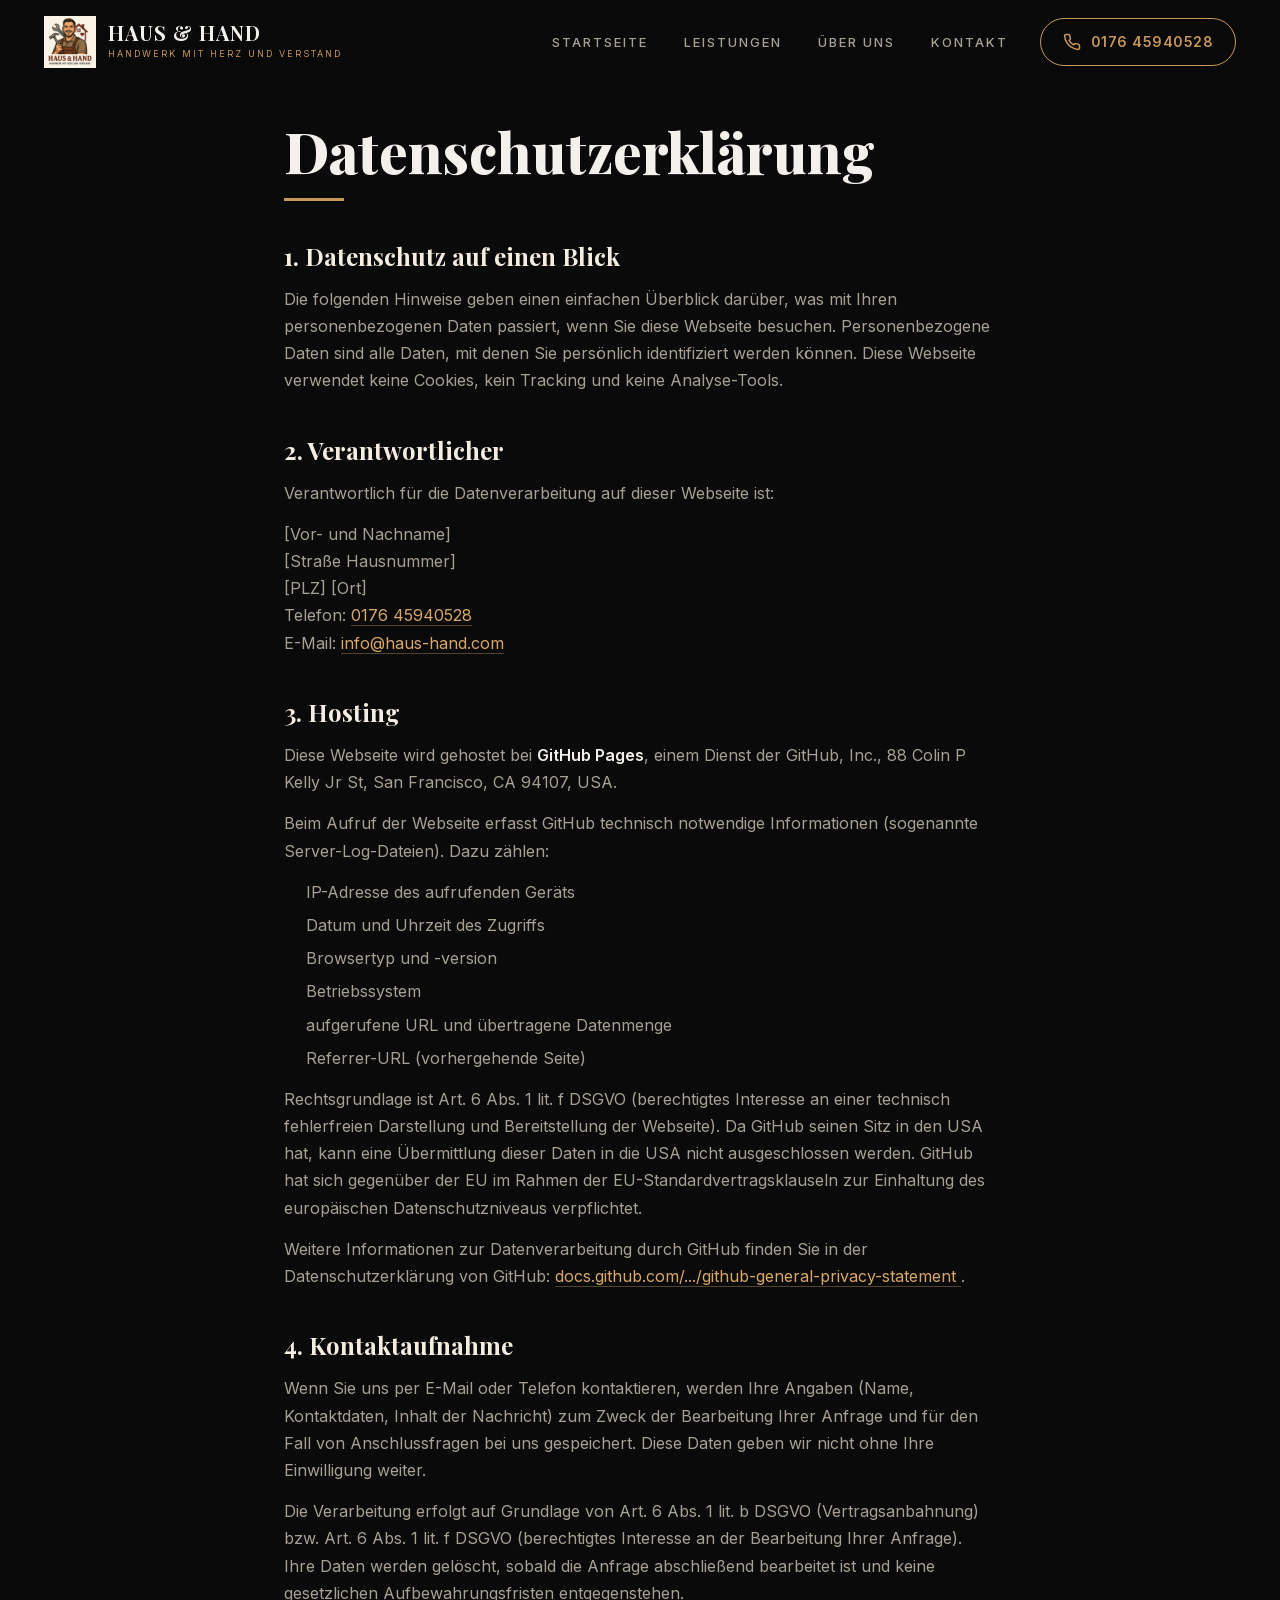
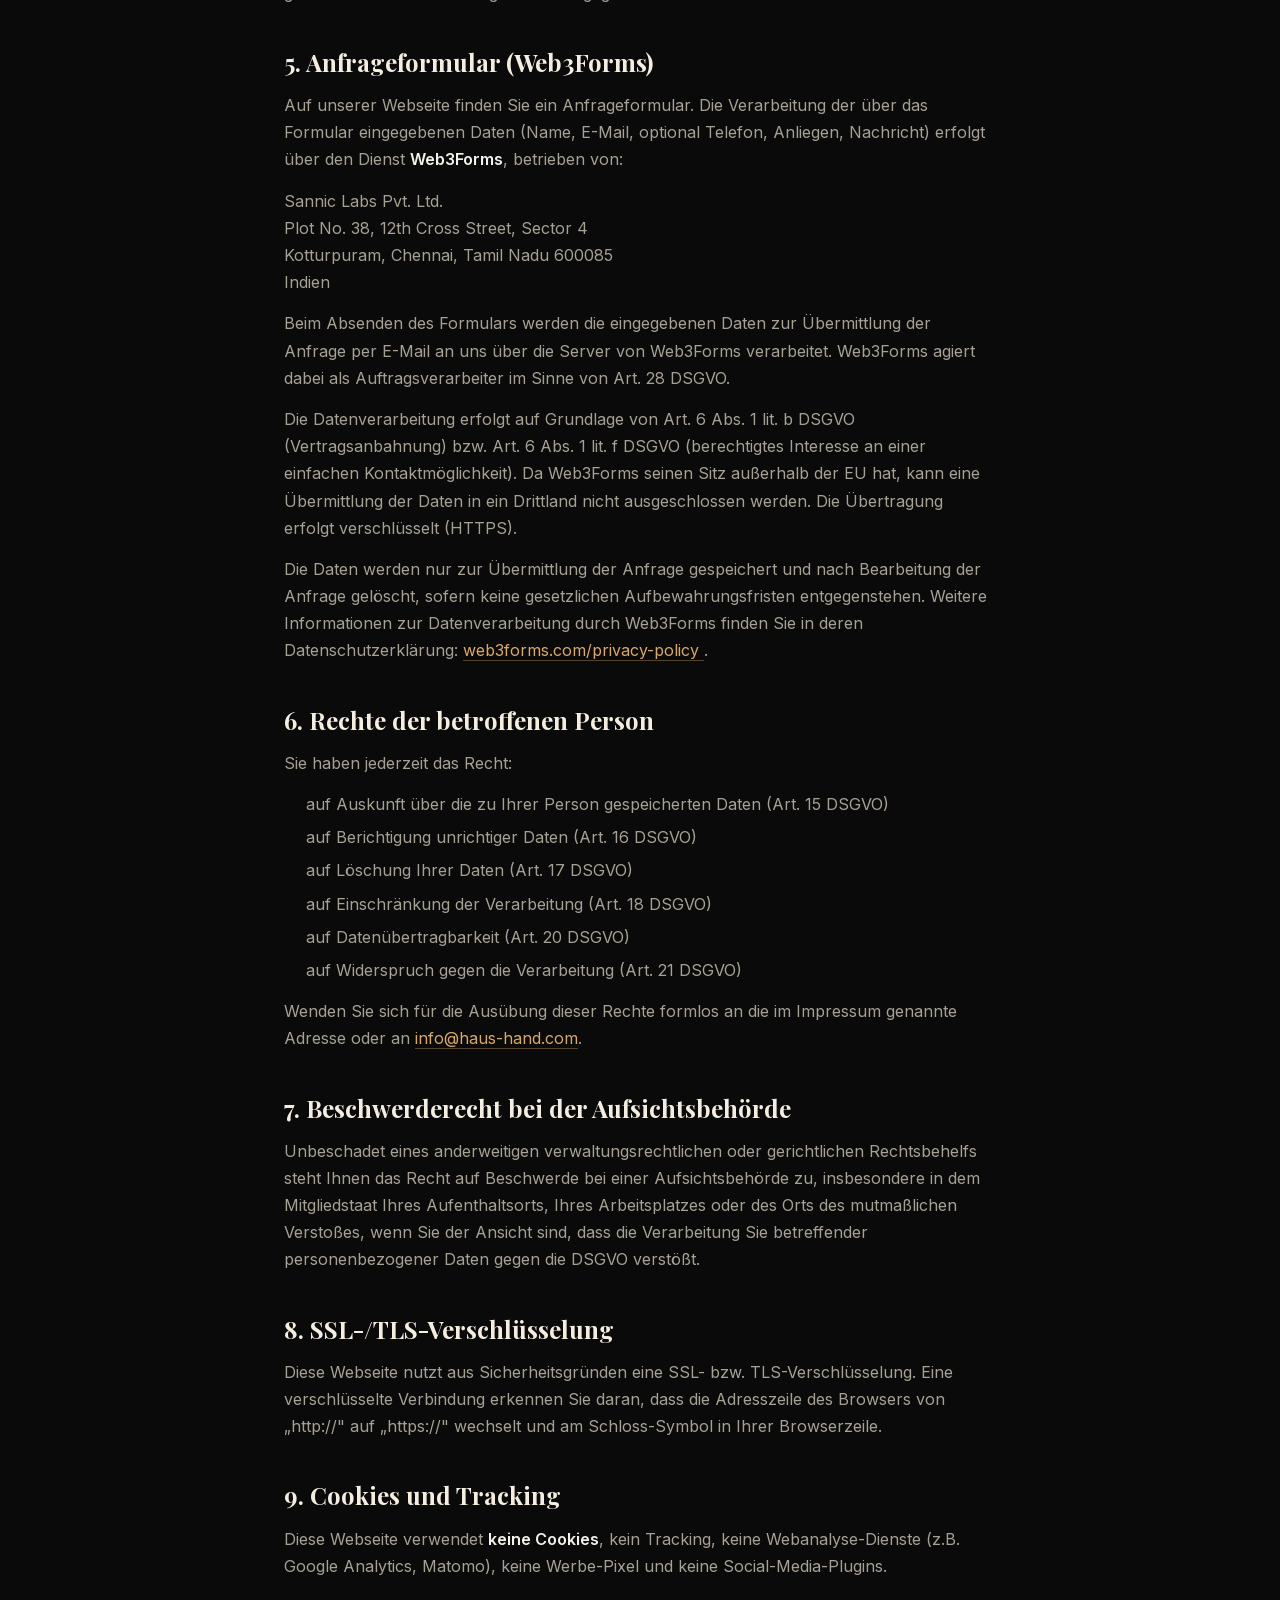
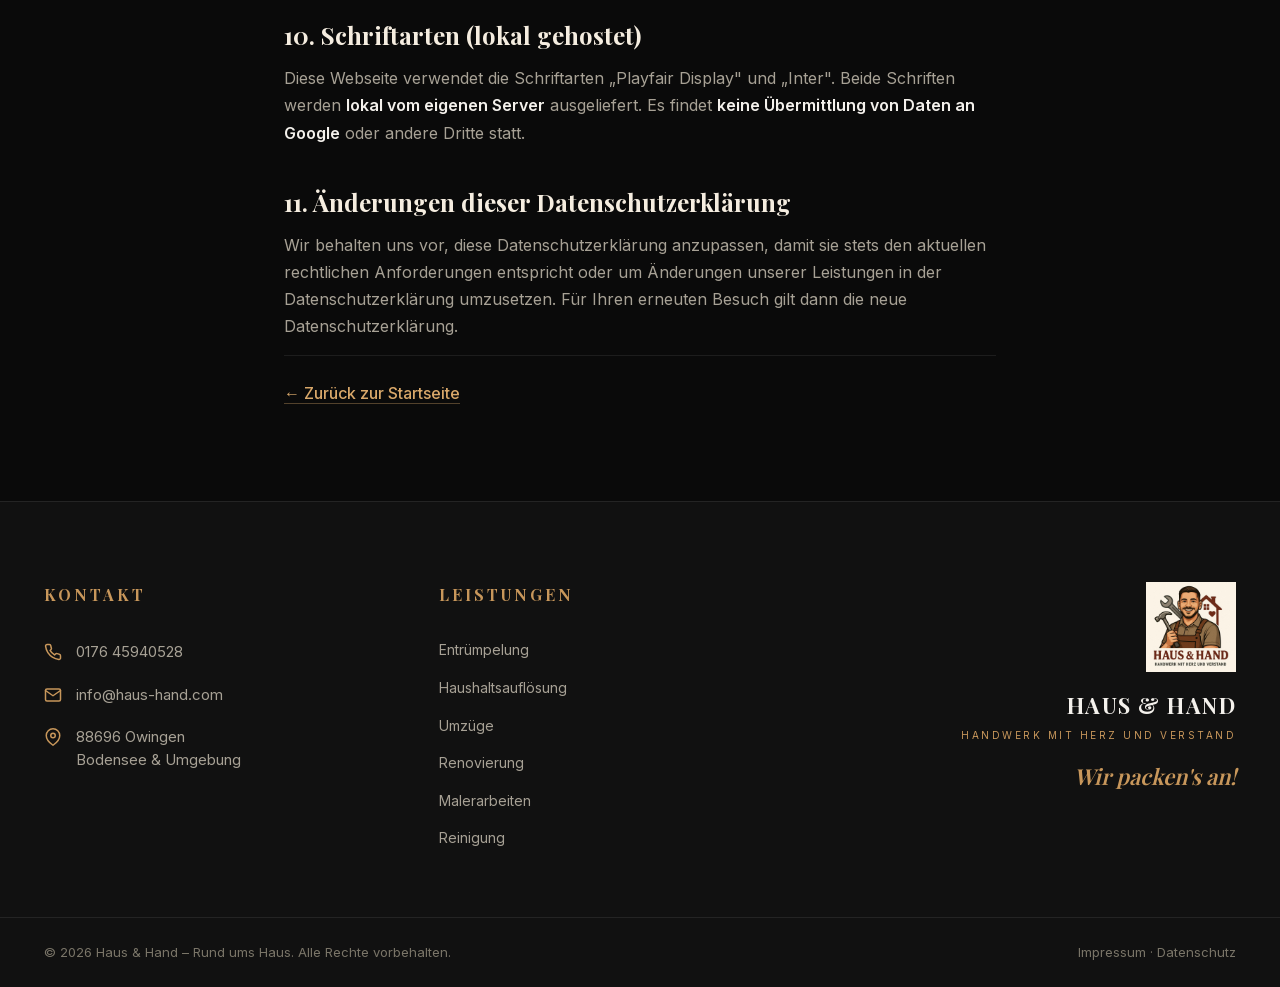
==== commit 4bbb0206: "Replace mailto contact form with Web3Forms POST submission" ====
--- a/datenschutz.html
+++ b/datenschutz.html
@@ -106,14 +106,38 @@
         gesetzlichen Aufbewahrungsfristen entgegenstehen.
       </p>
 
-      <h2>5. Anfrageformular auf der Webseite</h2>
-      <p>
-        Auf unserer Webseite finden Sie ein Anfrageformular. Dieses Formular sendet
-        <strong>keine Daten an unseren Server</strong>. Beim Klick auf „Absenden" wird
-        ausschließlich das auf Ihrem Gerät installierte E-Mail-Programm geöffnet und mit den
-        eingegebenen Inhalten vorbefüllt. Erst wenn Sie die so erstellte E-Mail selbst absenden,
-        werden Ihre Daten an uns übermittelt — gleich wie bei einer normalen E-Mail (siehe
-        Abschnitt „Kontaktaufnahme").
+      <h2>5. Anfrageformular (Web3Forms)</h2>
+      <p>
+        Auf unserer Webseite finden Sie ein Anfrageformular. Die Verarbeitung der über das
+        Formular eingegebenen Daten (Name, E-Mail, optional Telefon, Anliegen, Nachricht)
+        erfolgt über den Dienst <strong>Web3Forms</strong>, betrieben von:
+      </p>
+      <p>
+        Sannic Labs Pvt. Ltd.<br>
+        Plot No. 38, 12th Cross Street, Sector 4<br>
+        Kotturpuram, Chennai, Tamil Nadu 600085<br>
+        Indien
+      </p>
+      <p>
+        Beim Absenden des Formulars werden die eingegebenen Daten zur Übermittlung der Anfrage
+        per E-Mail an uns über die Server von Web3Forms verarbeitet. Web3Forms agiert dabei als
+        Auftragsverarbeiter im Sinne von Art. 28 DSGVO.
+      </p>
+      <p>
+        Die Datenverarbeitung erfolgt auf Grundlage von Art. 6 Abs. 1 lit. b DSGVO
+        (Vertragsanbahnung) bzw. Art. 6 Abs. 1 lit. f DSGVO (berechtigtes Interesse an einer
+        einfachen Kontaktmöglichkeit). Da Web3Forms seinen Sitz außerhalb der EU hat, kann eine
+        Übermittlung der Daten in ein Drittland nicht ausgeschlossen werden. Die Übertragung
+        erfolgt verschlüsselt (HTTPS).
+      </p>
+      <p>
+        Die Daten werden nur zur Übermittlung der Anfrage gespeichert und nach Bearbeitung der
+        Anfrage gelöscht, sofern keine gesetzlichen Aufbewahrungsfristen entgegenstehen.
+        Weitere Informationen zur Datenverarbeitung durch Web3Forms finden Sie in deren
+        Datenschutzerklärung:
+        <a href="https://web3forms.com/privacy-policy" target="_blank" rel="noopener">
+          web3forms.com/privacy-policy
+        </a>.
       </p>
 
       <h2>6. Rechte der betroffenen Person</h2>
--- a/styles.css
+++ b/styles.css
@@ -1517,6 +1517,11 @@
   background: rgba(220, 80, 60, 0.08);
   color: #f0b8b0;
   border-color: rgba(220, 80, 60, 0.4);
+}
+.form-status.info {
+  background: rgba(200, 151, 91, 0.08);
+  color: var(--cream-2);
+  border-color: rgba(200, 151, 91, 0.35);
 }
 
 @media (max-width: 880px) {
@@ -1757,3 +1762,19 @@
     font-size: 15px;
   }
 }
+
+/* Single image variant for service blocks (kein Vorher/Nachher) */
+.svc-img {
+  position: relative;
+  aspect-ratio: 4/3;
+  border-radius: 10px;
+  overflow: hidden;
+  background: var(--dark-3);
+  box-shadow: 0 30px 80px -30px rgba(0,0,0,0.6);
+}
+.svc-img img {
+  width: 100%;
+  height: 100%;
+  object-fit: cover;
+  display: block;
+}
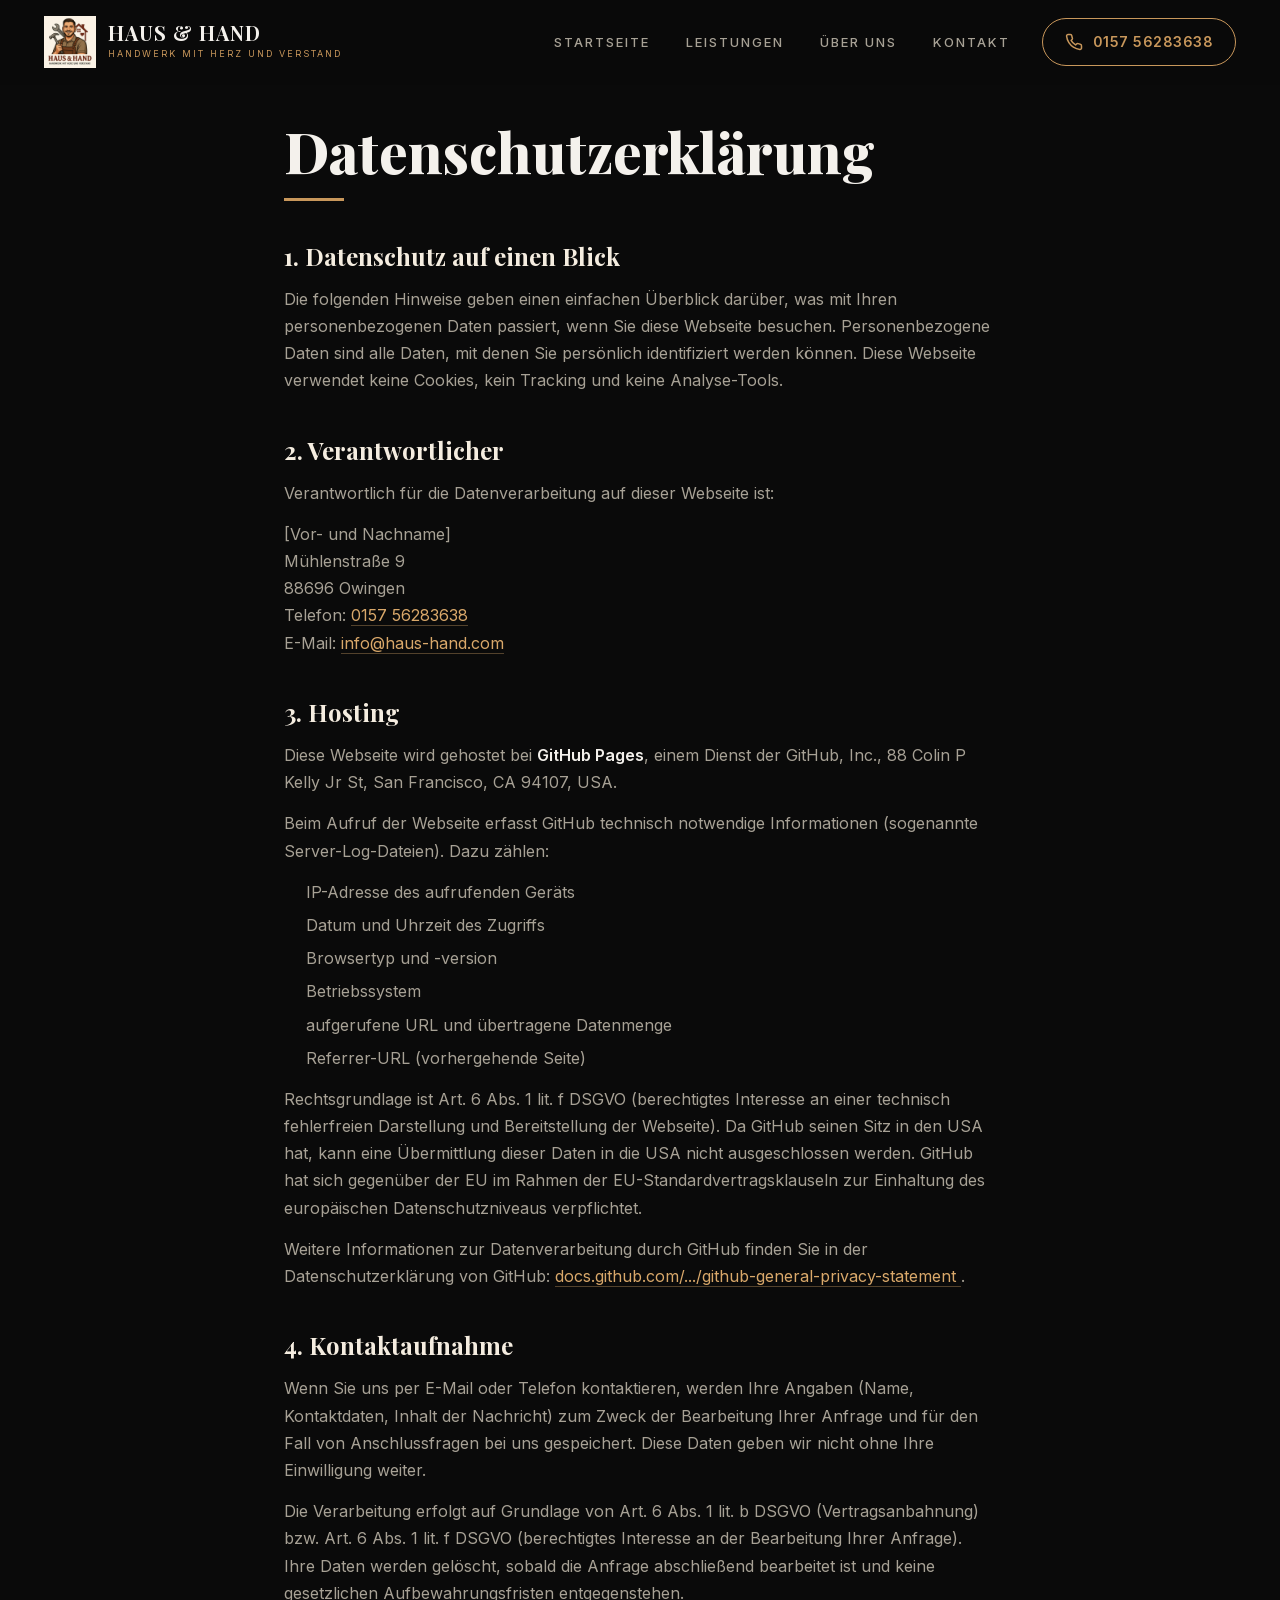
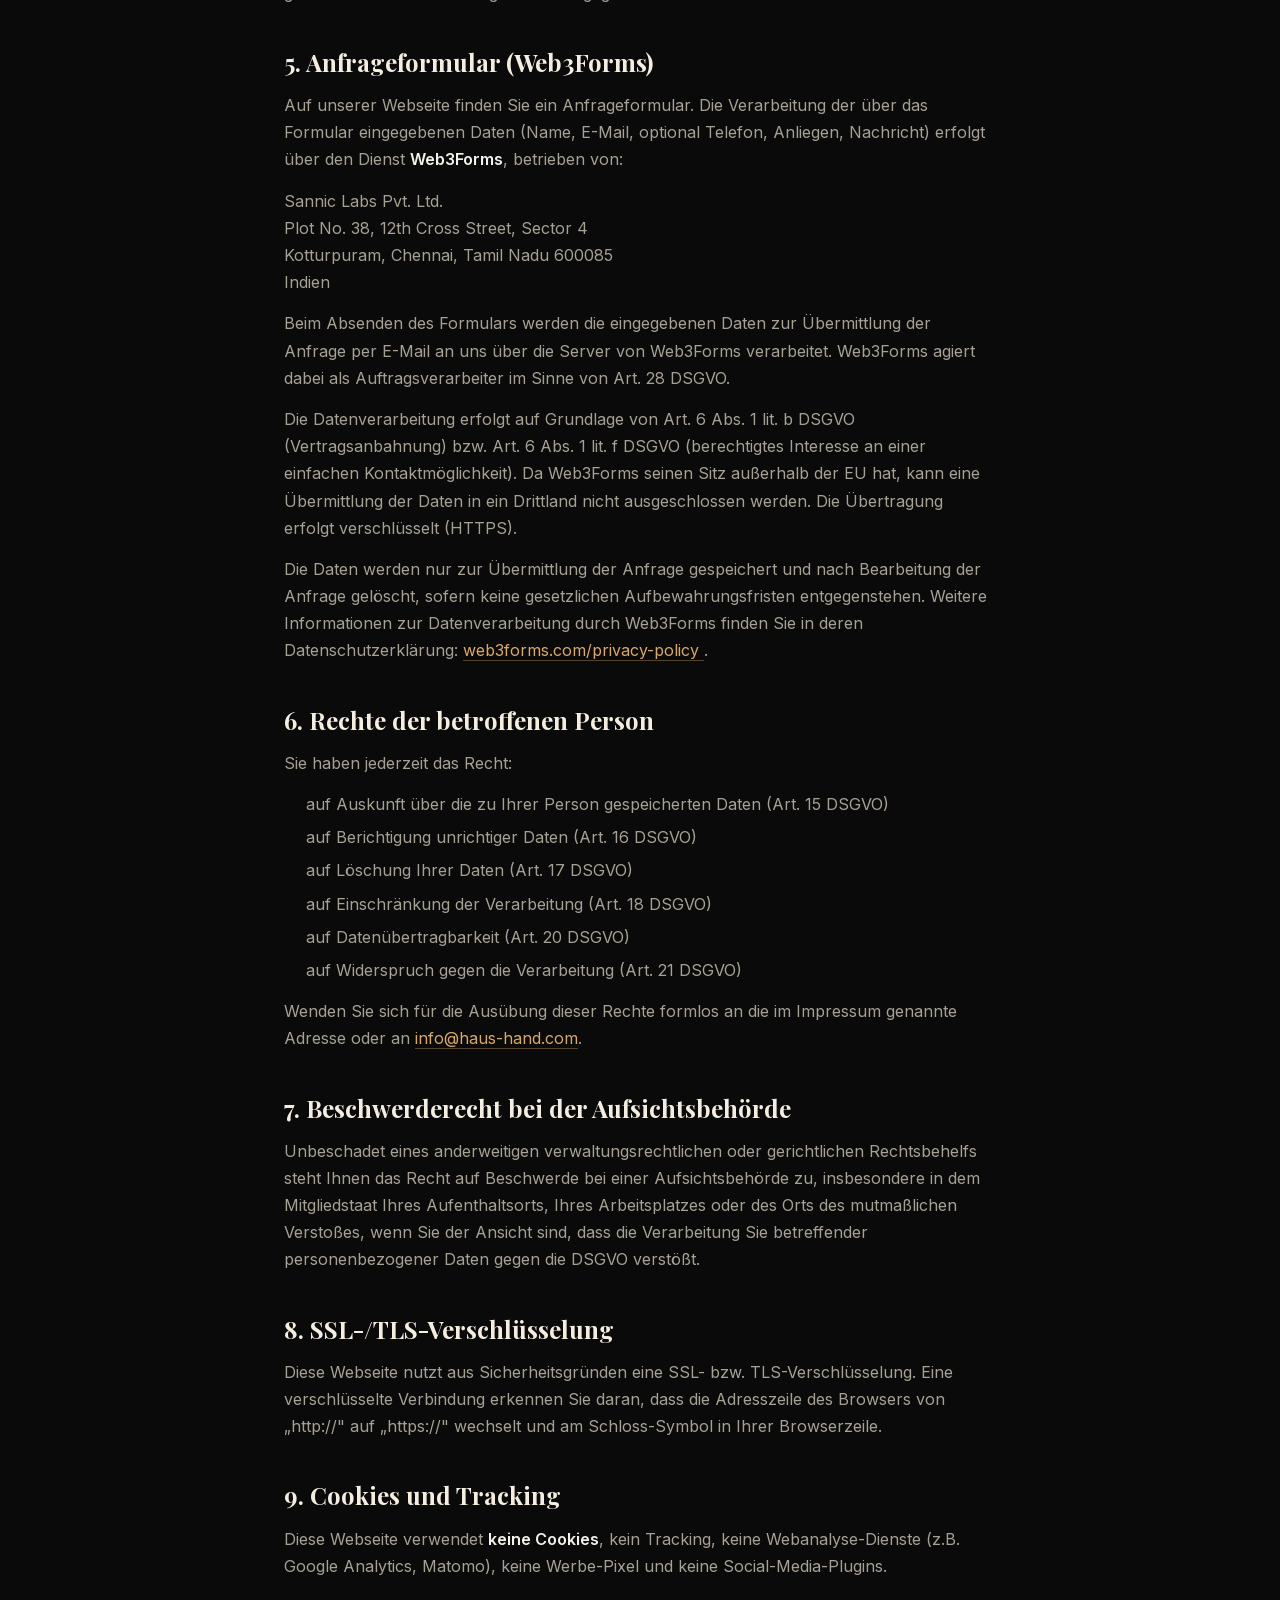
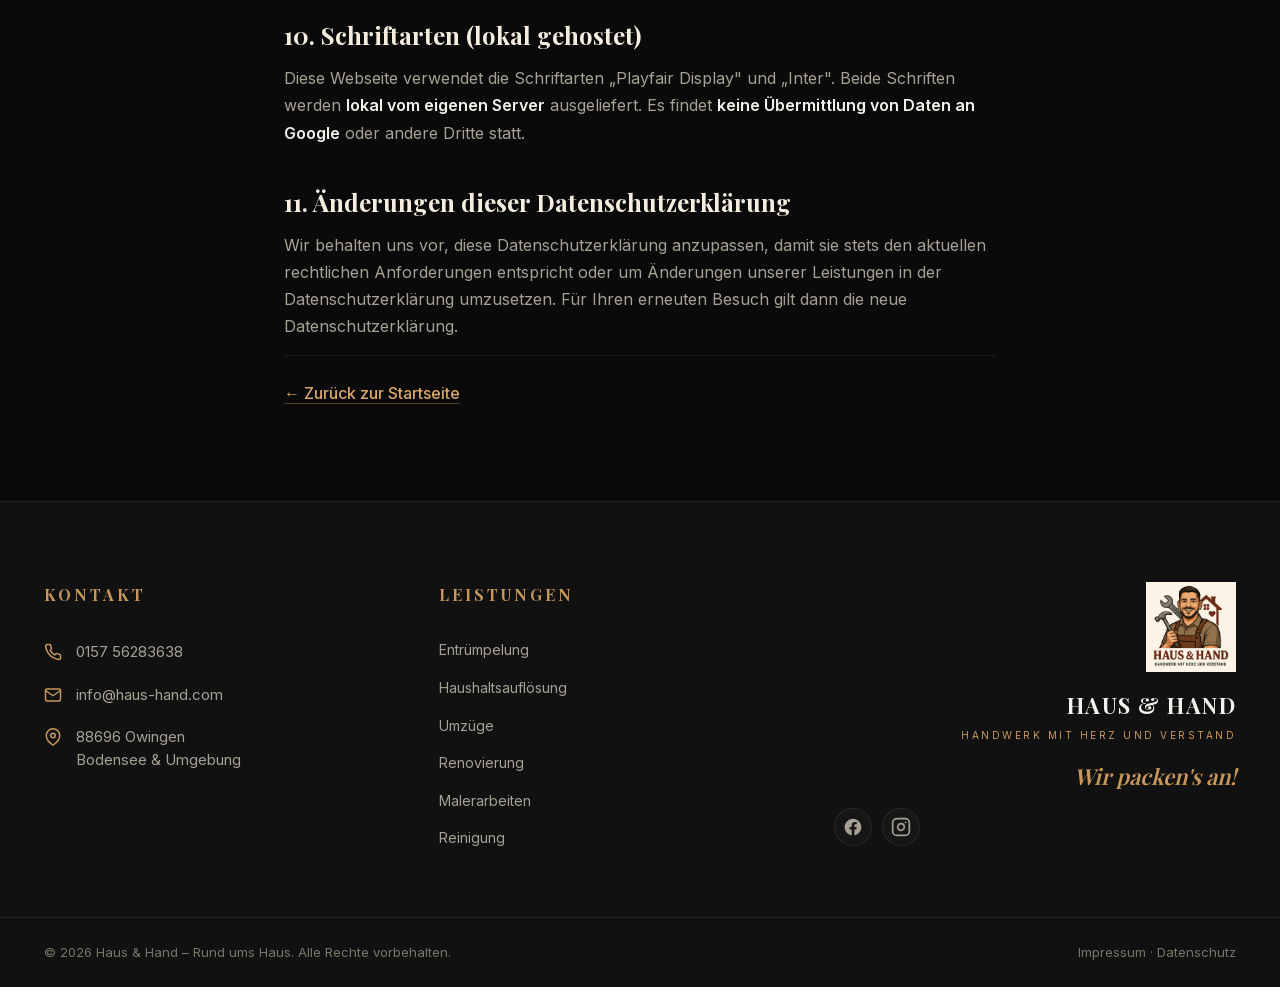
==== commit ee34eccc: "Add OG/Twitter tags, JSON-LD LocalBusiness, social icons, robots+sitemap, lazy loading; update phone" ====
--- a/datenschutz.html
+++ b/datenschutz.html
@@ -6,6 +6,20 @@
   <meta name="description" content="Datenschutzerklärung – Haus & Hand, Hausmeisterservice in Owingen am Bodensee.">
   <meta name="robots" content="index, follow">
   <title>Datenschutzerklärung – Haus & Hand</title>
+  <link rel="canonical" href="https://haus-hand.com/datenschutz.html">
+
+  <!-- Open Graph -->
+  <meta property="og:type" content="website">
+  <meta property="og:locale" content="de_DE">
+  <meta property="og:site_name" content="Haus & Hand">
+  <meta property="og:url" content="https://haus-hand.com/datenschutz.html">
+  <meta property="og:title" content="Datenschutzerklärung – Haus & Hand">
+  <meta property="og:description" content="Datenschutzerklärung von Haus & Hand, Hausmeisterservice in Owingen am Bodensee.">
+  <meta property="og:image" content="https://haus-hand.com/images/hero.jpg">
+
+  <link rel="icon" type="image/png" sizes="32x32" href="favicon-32.png">
+  <link rel="icon" type="image/png" sizes="16x16" href="favicon-16.png">
+  <link rel="apple-touch-icon" sizes="180x180" href="apple-touch-icon.png">
   <link rel="stylesheet" href="styles.css">
 </head>
 <body>
@@ -28,9 +42,9 @@
         <a href="index.html#kontakt" class="nav-link">Kontakt</a>
       </nav>
 
-      <a href="tel:+4917645940528" class="phone-pill">
+      <a href="tel:+4915756283638" class="phone-pill">
         <svg width="18" height="18" viewBox="0 0 24 24" fill="none" stroke="currentColor" stroke-width="2" stroke-linecap="round" stroke-linejoin="round"><path d="M22 16.92v3a2 2 0 0 1-2.18 2 19.79 19.79 0 0 1-8.63-3.07 19.5 19.5 0 0 1-6-6 19.79 19.79 0 0 1-3.07-8.67A2 2 0 0 1 4.11 2h3a2 2 0 0 1 2 1.72 12.84 12.84 0 0 0 .7 2.81 2 2 0 0 1-.45 2.11L8.09 9.91a16 16 0 0 0 6 6l1.27-1.27a2 2 0 0 1 2.11-.45 12.84 12.84 0 0 0 2.81.7A2 2 0 0 1 22 16.92z"/></svg>
-        <span>0176 45940528</span>
+        <span>0157 56283638</span>
       </a>
     </div>
   </header>
@@ -54,9 +68,9 @@
       </p>
       <p>
         [Vor- und Nachname]<br>
-        [Straße Hausnummer]<br>
-        [PLZ] [Ort]<br>
-        Telefon: <a href="tel:+4917645940528">0176 45940528</a><br>
+        Mühlenstraße 9<br>
+        88696 Owingen<br>
+        Telefon: <a href="tel:+4915756283638">0157 56283638</a><br>
         E-Mail: <a href="mailto:info@haus-hand.com">info@haus-hand.com</a>
       </p>
 
@@ -207,7 +221,7 @@
         <ul class="contact-list">
           <li>
             <svg width="18" height="18" viewBox="0 0 24 24" fill="none" stroke="currentColor" stroke-width="2" stroke-linecap="round" stroke-linejoin="round"><path d="M22 16.92v3a2 2 0 0 1-2.18 2 19.79 19.79 0 0 1-8.63-3.07 19.5 19.5 0 0 1-6-6 19.79 19.79 0 0 1-3.07-8.67A2 2 0 0 1 4.11 2h3a2 2 0 0 1 2 1.72 12.84 12.84 0 0 0 .7 2.81 2 2 0 0 1-.45 2.11L8.09 9.91a16 16 0 0 0 6 6l1.27-1.27a2 2 0 0 1 2.11-.45 12.84 12.84 0 0 0 2.81.7A2 2 0 0 1 22 16.92z"/></svg>
-            <a href="tel:+4917645940528">0176 45940528</a>
+            <a href="tel:+4915756283638">0157 56283638</a>
           </li>
           <li>
             <svg width="18" height="18" viewBox="0 0 24 24" fill="none" stroke="currentColor" stroke-width="2" stroke-linecap="round" stroke-linejoin="round"><path d="M4 4h16c1.1 0 2 .9 2 2v12c0 1.1-.9 2-2 2H4c-1.1 0-2-.9-2-2V6c0-1.1.9-2 2-2z"/><polyline points="22,6 12,13 2,6"/></svg>
@@ -233,10 +247,18 @@
       </div>
 
       <div class="footer-col footer-brand">
-        <img src="images/logo.jpg" alt="Haus & Hand Logo">
+        <img src="images/logo.jpg" alt="Haus & Hand Logo" loading="lazy">
         <strong>HAUS &amp; HAND</strong>
         <span>HANDWERK MIT HERZ UND VERSTAND</span>
         <p class="footer-claim">Wir packen's an!</p>
+        <div class="footer-social">
+          <a href="https://www.facebook.com/profile.php?id=61579986088967" target="_blank" rel="noopener" aria-label="Haus & Hand auf Facebook">
+            <svg width="20" height="20" viewBox="0 0 24 24" fill="currentColor"><path d="M22 12.07C22 6.51 17.52 2 12 2S2 6.51 2 12.07c0 5.02 3.66 9.18 8.44 9.93v-7.02H7.9v-2.91h2.54V9.84c0-2.52 1.49-3.91 3.78-3.91 1.09 0 2.24.2 2.24.2v2.47h-1.26c-1.24 0-1.63.77-1.63 1.56v1.88h2.78l-.45 2.91h-2.33V22c4.78-.75 8.44-4.91 8.44-9.93z"/></svg>
+          </a>
+          <a href="https://www.instagram.com/haus_und_hand/" target="_blank" rel="noopener" aria-label="Haus & Hand auf Instagram">
+            <svg width="20" height="20" viewBox="0 0 24 24" fill="none" stroke="currentColor" stroke-width="2" stroke-linecap="round" stroke-linejoin="round"><rect x="2" y="2" width="20" height="20" rx="5" ry="5"/><path d="M16 11.37A4 4 0 1 1 12.63 8 4 4 0 0 1 16 11.37z"/><line x1="17.5" y1="6.5" x2="17.51" y2="6.5"/></svg>
+          </a>
+        </div>
       </div>
     </div>
 
--- a/styles.css
+++ b/styles.css
@@ -1778,3 +1778,28 @@
   object-fit: cover;
   display: block;
 }
+
+/* Footer social icons */
+.footer-social {
+  display: flex;
+  gap: 10px;
+  margin-top: 14px;
+}
+.footer-social a {
+  display: inline-flex;
+  align-items: center;
+  justify-content: center;
+  width: 38px;
+  height: 38px;
+  border-radius: 50%;
+  background: var(--dark-3);
+  border: 1px solid var(--line);
+  color: var(--text-muted);
+  transition: background .2s, color .2s, border-color .2s, transform .2s;
+}
+.footer-social a:hover {
+  background: var(--gold);
+  color: var(--dark-1);
+  border-color: var(--gold);
+  transform: translateY(-2px);
+}
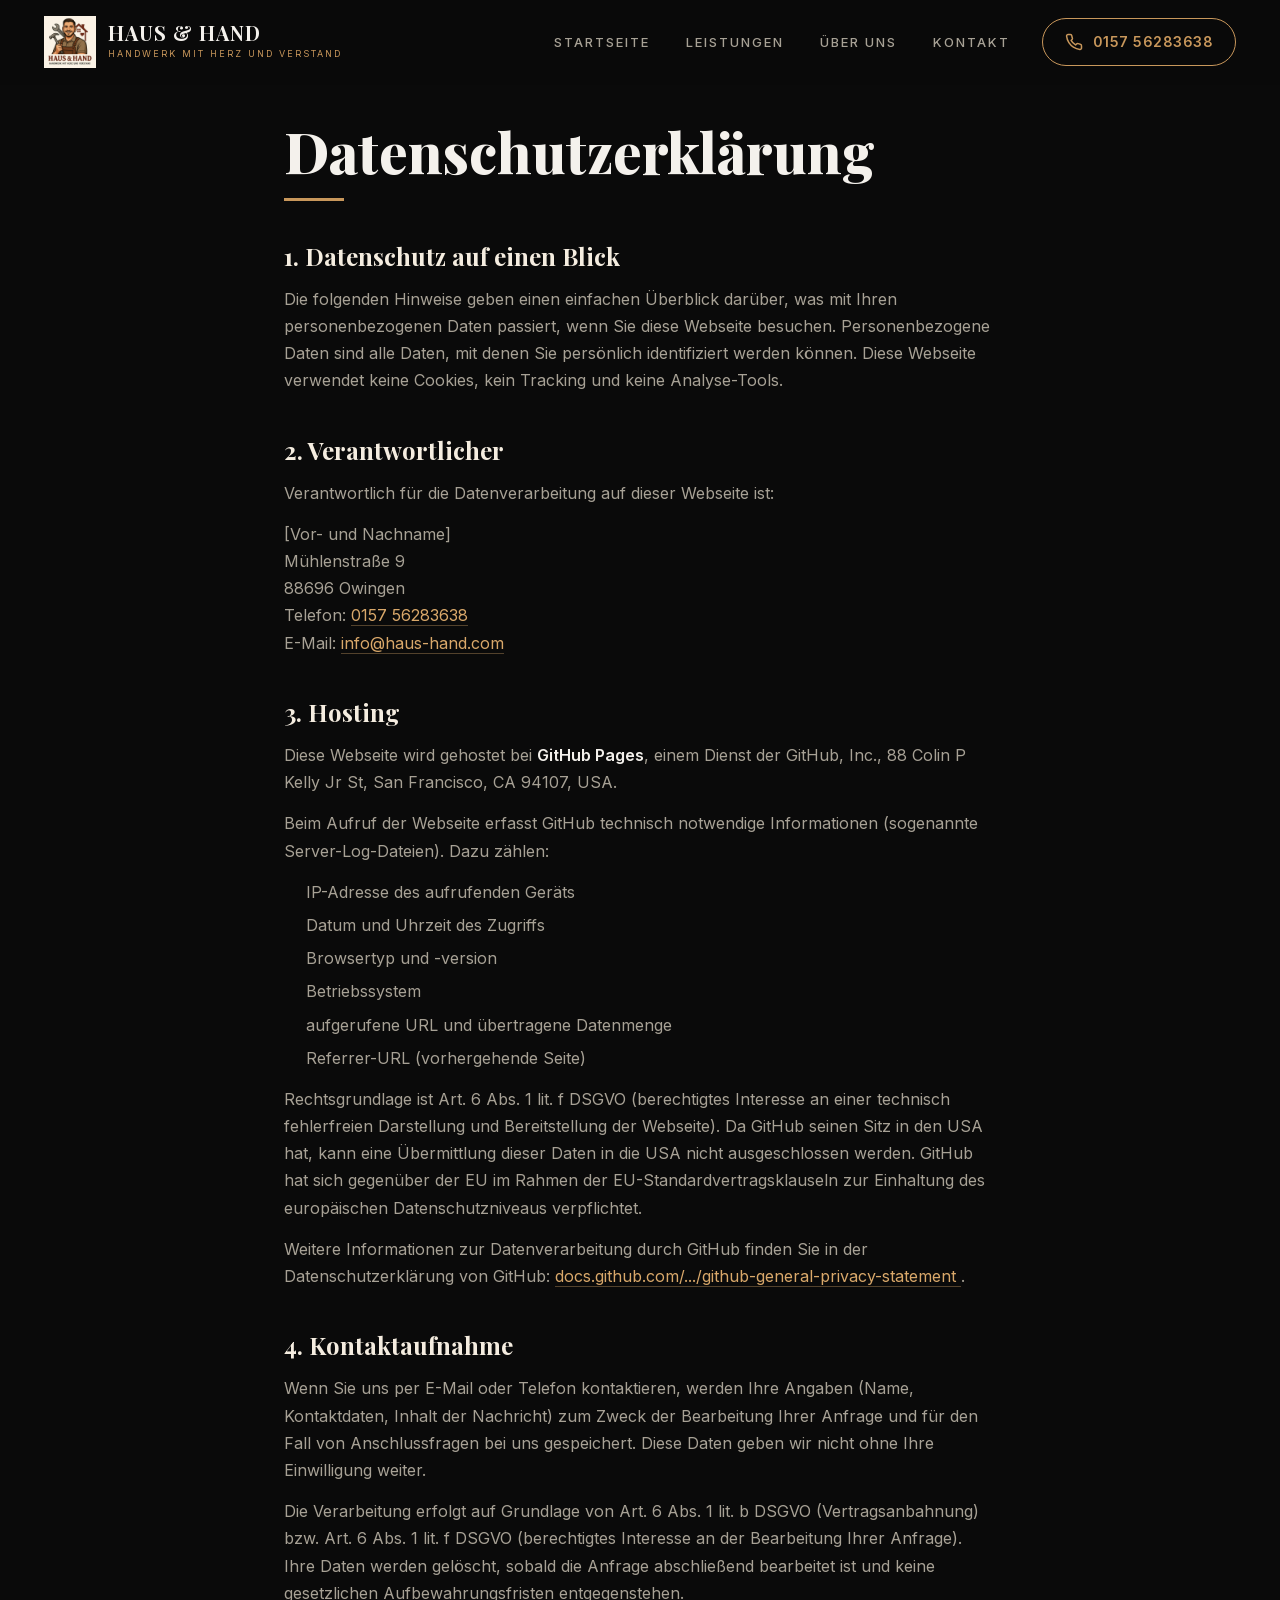
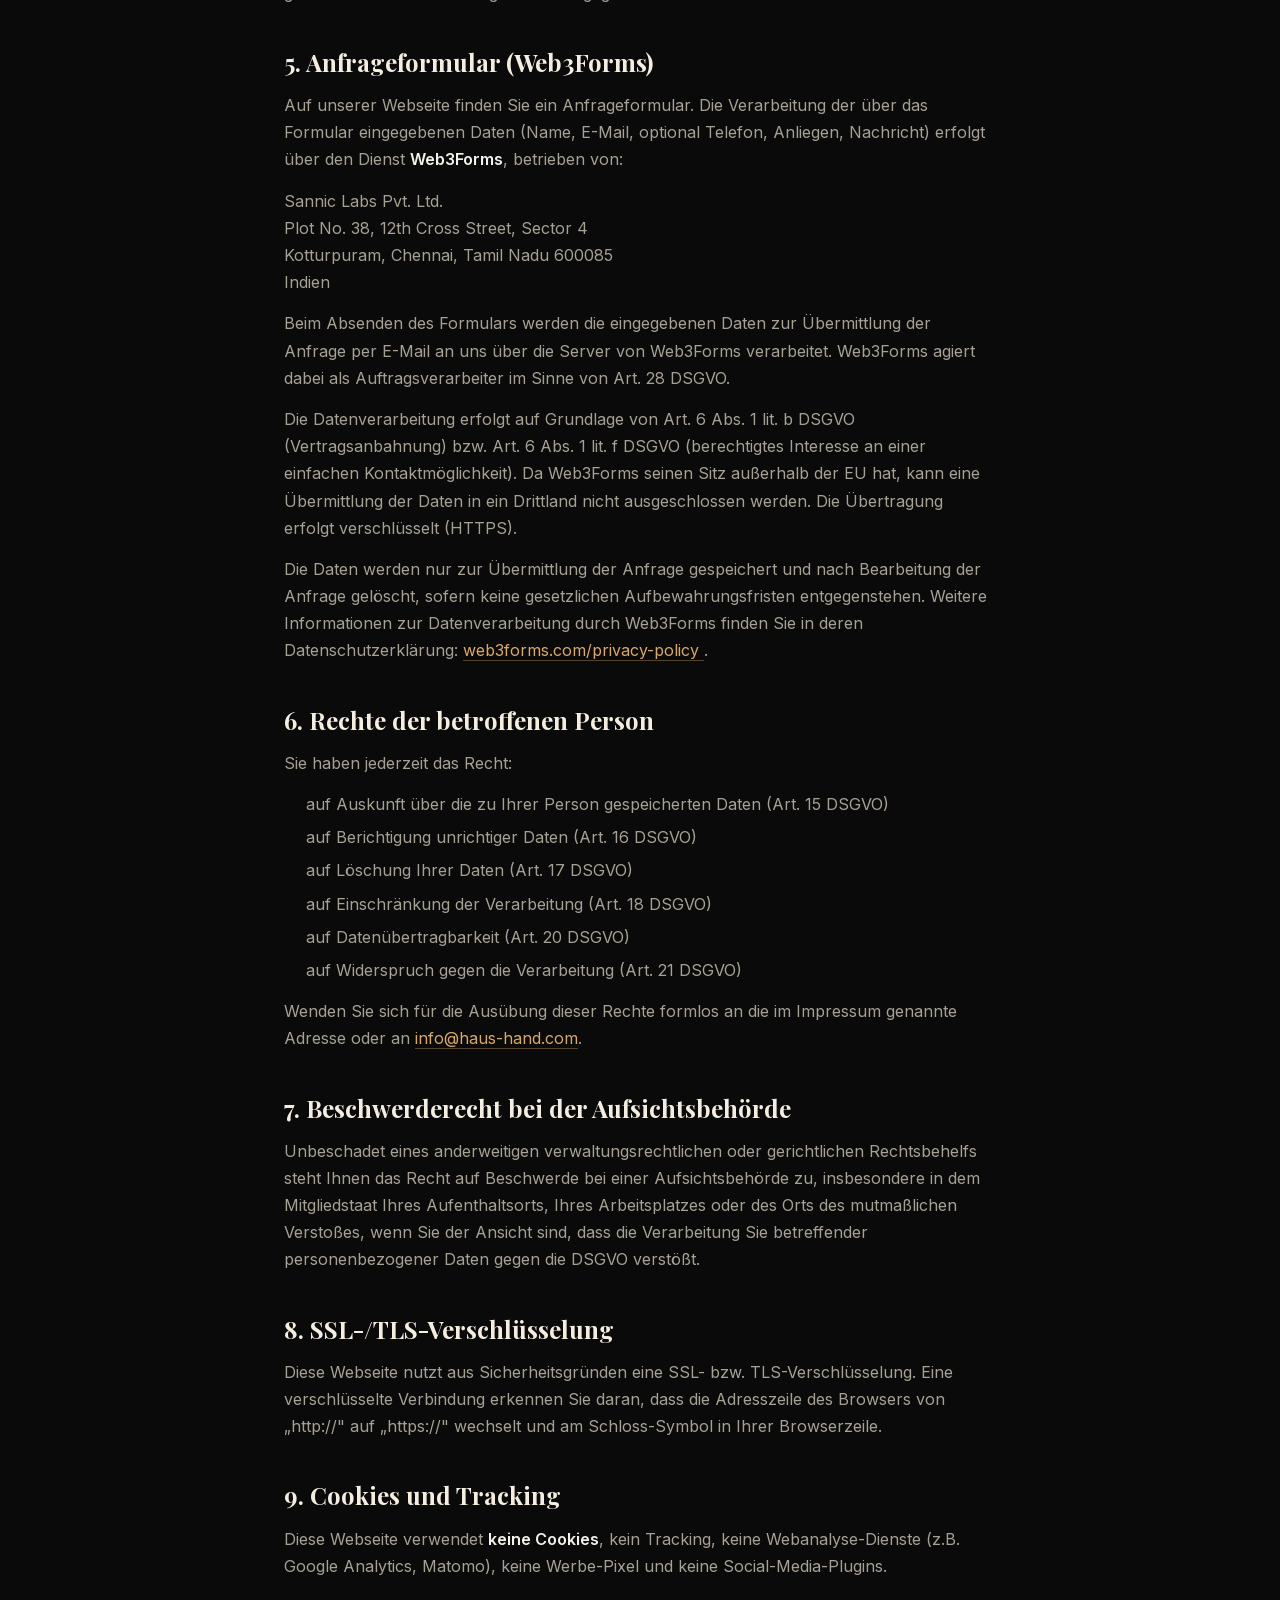
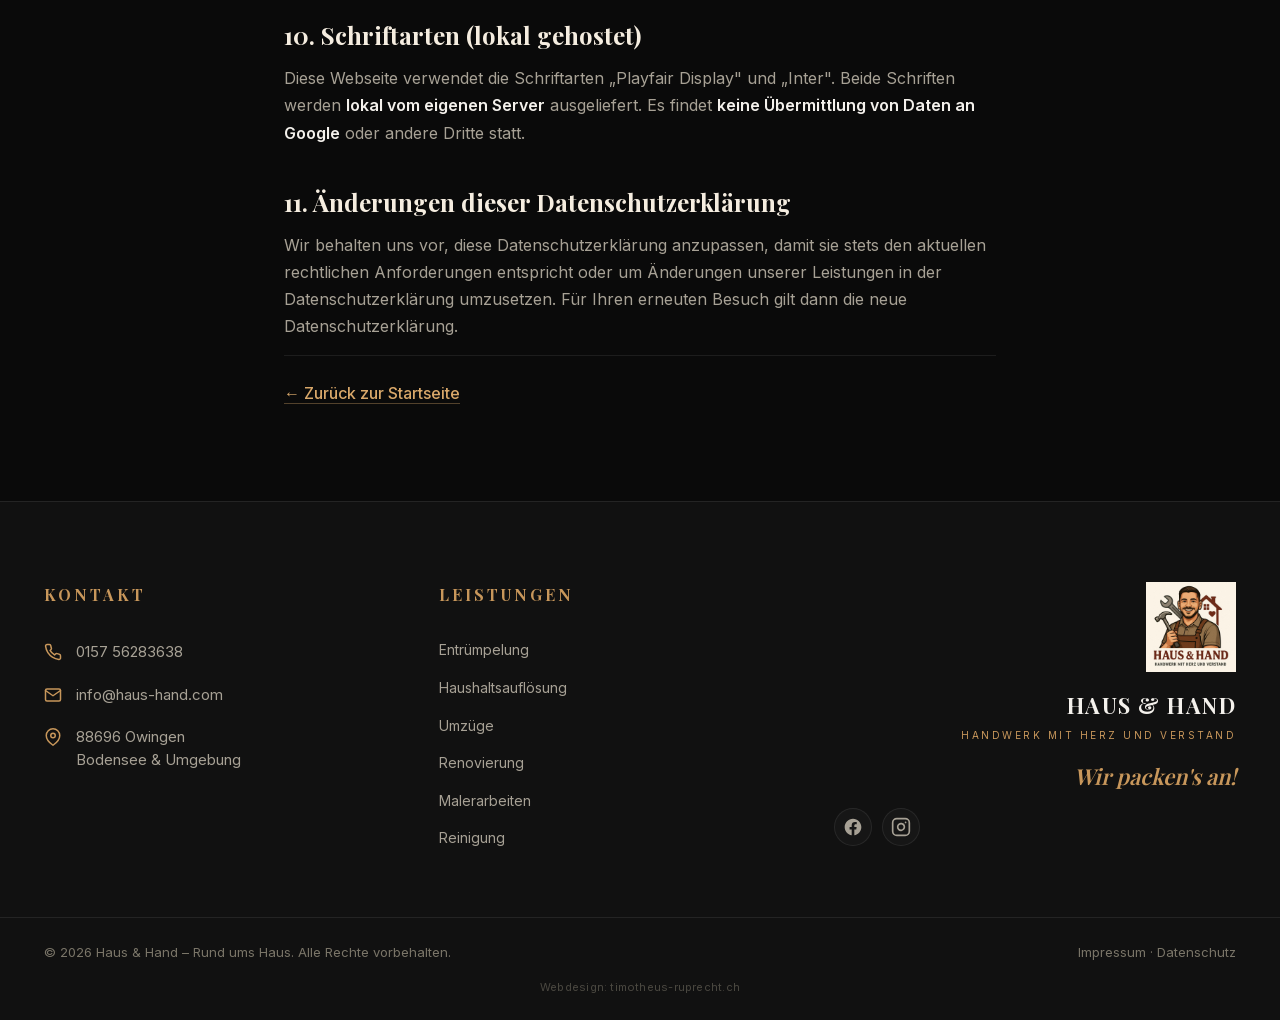
==== commit faf73546: "Add discreet Webdesign credit in footer-bottom" ====
--- a/datenschutz.html
+++ b/datenschutz.html
@@ -266,6 +266,7 @@
       <div class="container">
         <p>© 2026 Haus &amp; Hand – Rund ums Haus. Alle Rechte vorbehalten.</p>
         <p><a href="impressum.html">Impressum</a> · <a href="datenschutz.html">Datenschutz</a></p>
+        <p class="footer-credit">Webdesign: <a href="https://timotheus-ruprecht.ch" target="_blank" rel="noopener">timotheus-ruprecht.ch</a></p>
       </div>
     </div>
   </footer>
--- a/styles.css
+++ b/styles.css
@@ -1009,6 +1009,15 @@
   color: var(--text-dim);
 }
 .footer-bottom a:hover { color: var(--gold); }
+.footer-credit {
+  flex-basis: 100%;
+  text-align: center;
+  font-size: 11px;
+  opacity: 0.55;
+  margin-top: 4px;
+  letter-spacing: 0.02em;
+}
+.footer-credit a { color: inherit; }
 
 /* ===== Services Section (Split Layout with B/A Slider) ===== */
 .services-new {
